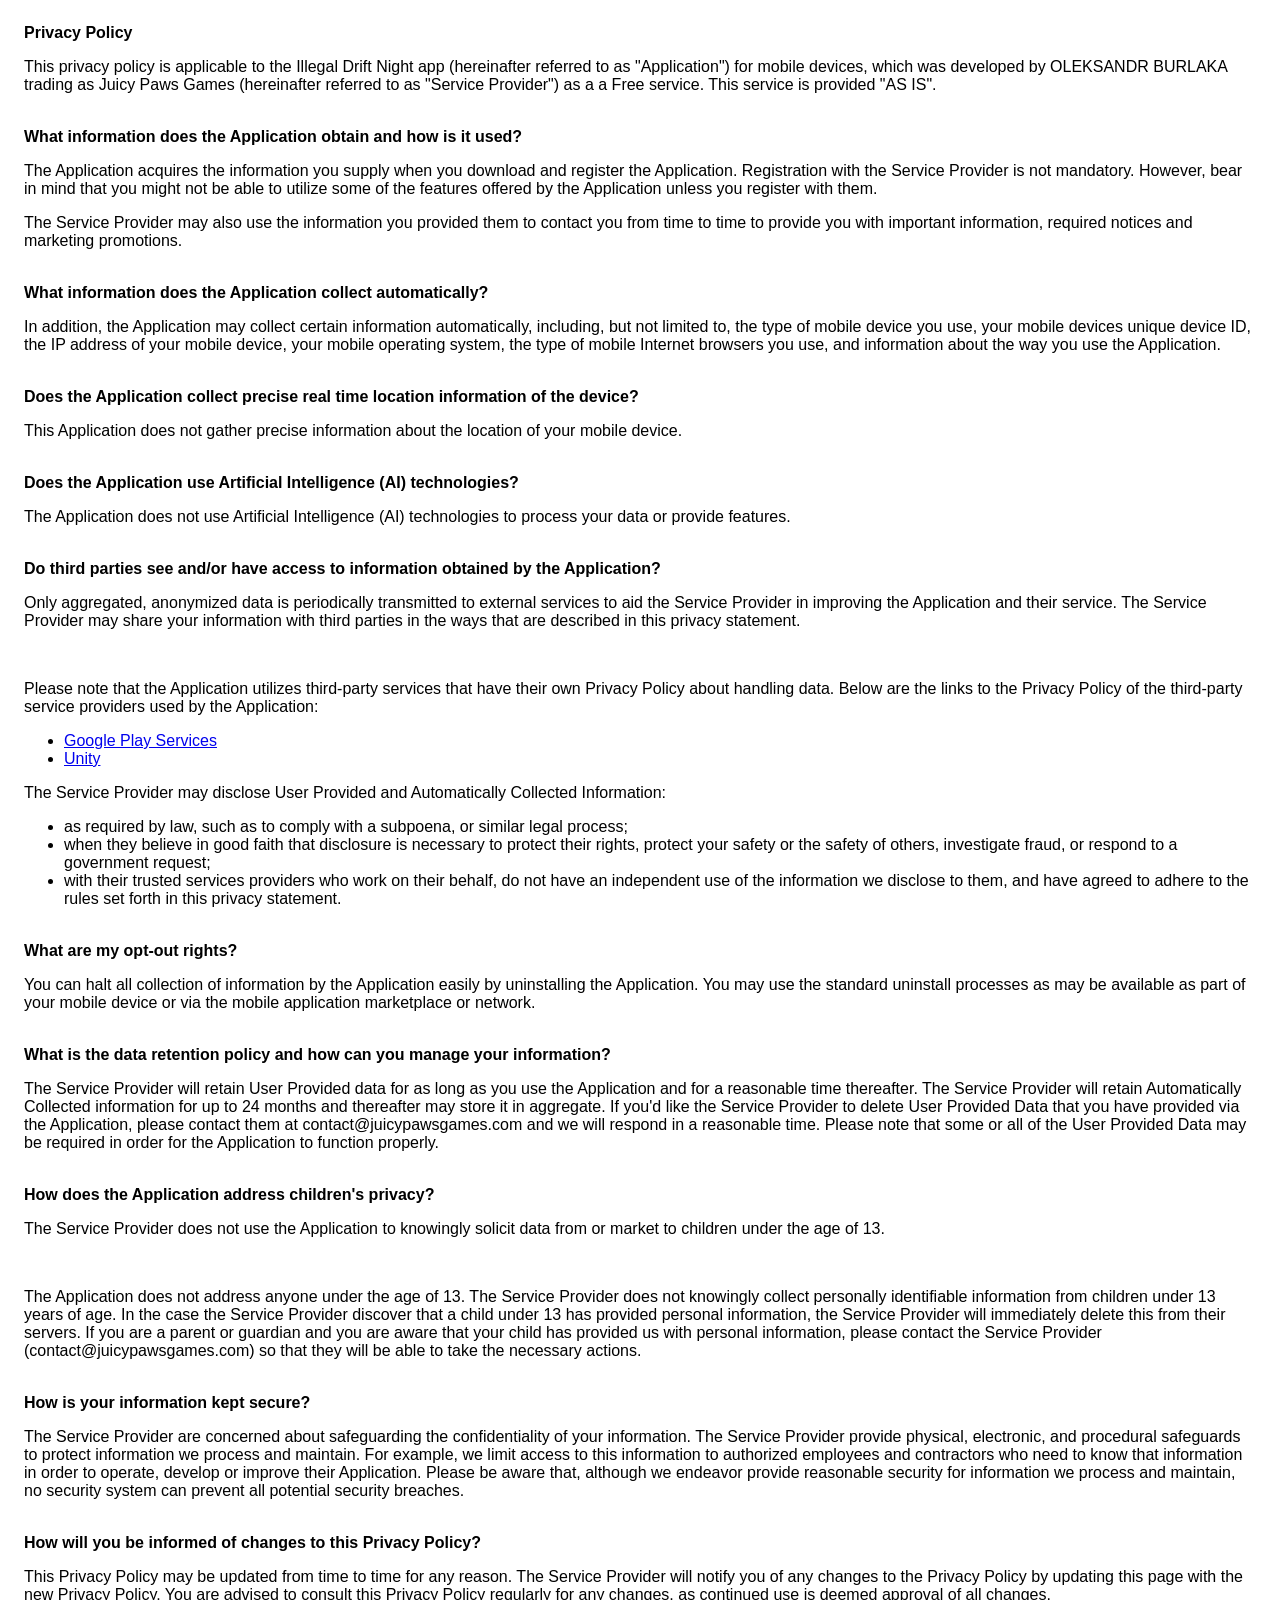
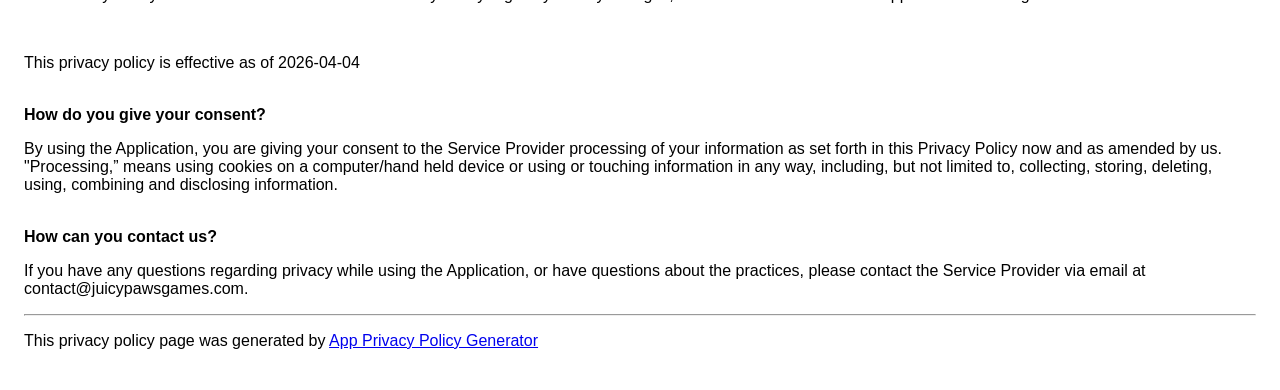
==== privacy.html @ dfff5257 "Initial" ====
<!DOCTYPE html>
    <html>
    <head>
      <meta charset='utf-8'>
      <meta name='viewport' content='width=device-width'>
      <title>Privacy Policy</title>
      <style> body { font-family: 'Helvetica Neue', Helvetica, Arial, sans-serif; padding:1em; } </style>
    </head>
    <body>
    <strong>Privacy Policy</strong><p>This privacy policy is applicable to the Illegal Drift Night app (hereinafter referred to as "Application") for mobile devices, which was developed by OLEKSANDR BURLAKA trading as Juicy Paws Games (hereinafter referred to as "Service Provider") as a a Free service. This service is provided "AS IS".</p><br><strong>What information does the Application obtain and how is it used?</strong><p>The Application acquires the information you supply when you download and register the Application. Registration with the Service Provider is not mandatory. However, bear in mind that you might not be able to utilize some of the features offered by the Application unless you register with them.</p><p>The Service Provider may also use the information you provided them to contact you from time to time to provide you with important information, required notices and marketing promotions.</p><br><strong>What information does the Application collect automatically?</strong><p>In addition, the Application may collect certain information automatically, including, but not limited to, the type of mobile device you use, your mobile devices unique device ID, the IP address of your mobile device, your mobile operating system, the type of mobile Internet browsers you use, and information about the way you use the Application.</p><br><strong>Does the Application collect precise real time location information of the device?</strong><p>This Application does not gather precise information about the location of your mobile device.</p><!----><br><strong>Does the Application use Artificial Intelligence (AI) technologies?</strong><p>The Application does not use Artificial Intelligence (AI) technologies to process your data or provide features.</p><!----><br><strong>Do third parties see and/or have access to information obtained by the Application?</strong><p>Only aggregated, anonymized data is periodically transmitted to external services to aid the Service Provider in improving the Application and their service. The Service Provider may share your information with third parties in the ways that are described in this privacy statement.</p><div><br><p>Please note that the Application utilizes third-party services that have their own Privacy Policy about handling data. Below are the links to the Privacy Policy of the third-party service providers used by the Application:</p><ul><li><a href="https://www.google.com/policies/privacy/" target="_blank" rel="noopener noreferrer">Google Play Services</a></li><li><a href="https://unity3d.com/legal/privacy-policy" target="_blank" rel="noopener noreferrer">Unity</a></li></ul></div><p>The Service Provider may disclose User Provided and Automatically Collected Information:</p><ul><li>as required by law, such as to comply with a subpoena, or similar legal process;</li><li>when they believe in good faith that disclosure is necessary to protect their rights, protect your safety or the safety of others, investigate fraud, or respond to a government request;</li><li>with their trusted services providers who work on their behalf, do not have an independent use of the information we disclose to them, and have agreed to adhere to the rules set forth in this privacy statement.</li></ul><p></p><br><strong>What are my opt-out rights?</strong><p>You can halt all collection of information by the Application easily by uninstalling the Application. You may use the standard uninstall processes as may be available as part of your mobile device or via the mobile application marketplace or network.</p><br><strong>What is the data retention policy and how can you manage your information?</strong><p>The Service Provider will retain User Provided data for as long as you use the Application and for a reasonable time thereafter. The Service Provider will retain Automatically Collected information for up to 24 months and thereafter may store it in aggregate. If you'd like the Service Provider to delete User Provided Data that you have provided via the Application, please contact them at contact@juicypawsgames.com and we will respond in a reasonable time. Please note that some or all of the User Provided Data may be required in order for the Application to function properly.</p><br><strong>How does the Application address children's privacy?</strong><p>The Service Provider does not use the Application to knowingly solicit data from or market to children under the age of 13.</p><div><br><p>The Application does not address anyone under the age of 13. The Service Provider does not knowingly collect personally identifiable information from children under 13 years of age. In the case the Service Provider discover that a child under 13 has provided personal information, the Service Provider will immediately delete this from their servers. If you are a parent or guardian and you are aware that your child has provided us with personal information, please contact the Service Provider (contact@juicypawsgames.com) so that they will be able to take the necessary actions.</p></div><br><strong>How is your information kept secure?</strong><p>The Service Provider are concerned about safeguarding the confidentiality of your information. The Service Provider provide physical, electronic, and procedural safeguards to protect information we process and maintain. For example, we limit access to this information to authorized employees and contractors who need to know that information in order to operate, develop or improve their Application. Please be aware that, although we endeavor provide reasonable security for information we process and maintain, no security system can prevent all potential security breaches.</p><br><strong>How will you be informed of changes to this Privacy Policy?</strong><p>This Privacy Policy may be updated from time to time for any reason. The Service Provider will notify you of any changes to the Privacy Policy by updating this page with the new Privacy Policy. You are advised to consult this Privacy Policy regularly for any changes, as continued use is deemed approval of all changes.</p><br><p>This privacy policy is effective as of 2026-04-04</p><br><strong>How do you give your consent?</strong><p>By using the Application, you are giving your consent to the Service Provider processing of your information as set forth in this Privacy Policy now and as amended by us. "Processing,” means using cookies on a computer/hand held device or using or touching information in any way, including, but not limited to, collecting, storing, deleting, using, combining and disclosing information.</p><br><strong>How can you contact us?</strong><p>If you have any questions regarding privacy while using the Application, or have questions about the practices, please contact the Service Provider via email at contact@juicypawsgames.com.</p><hr><p>This privacy policy page was generated by <a href="https://app-privacy-policy-generator.nisrulz.com/" target="_blank" rel="noopener noreferrer">App Privacy Policy Generator</a></p>
    </body>
    </html>
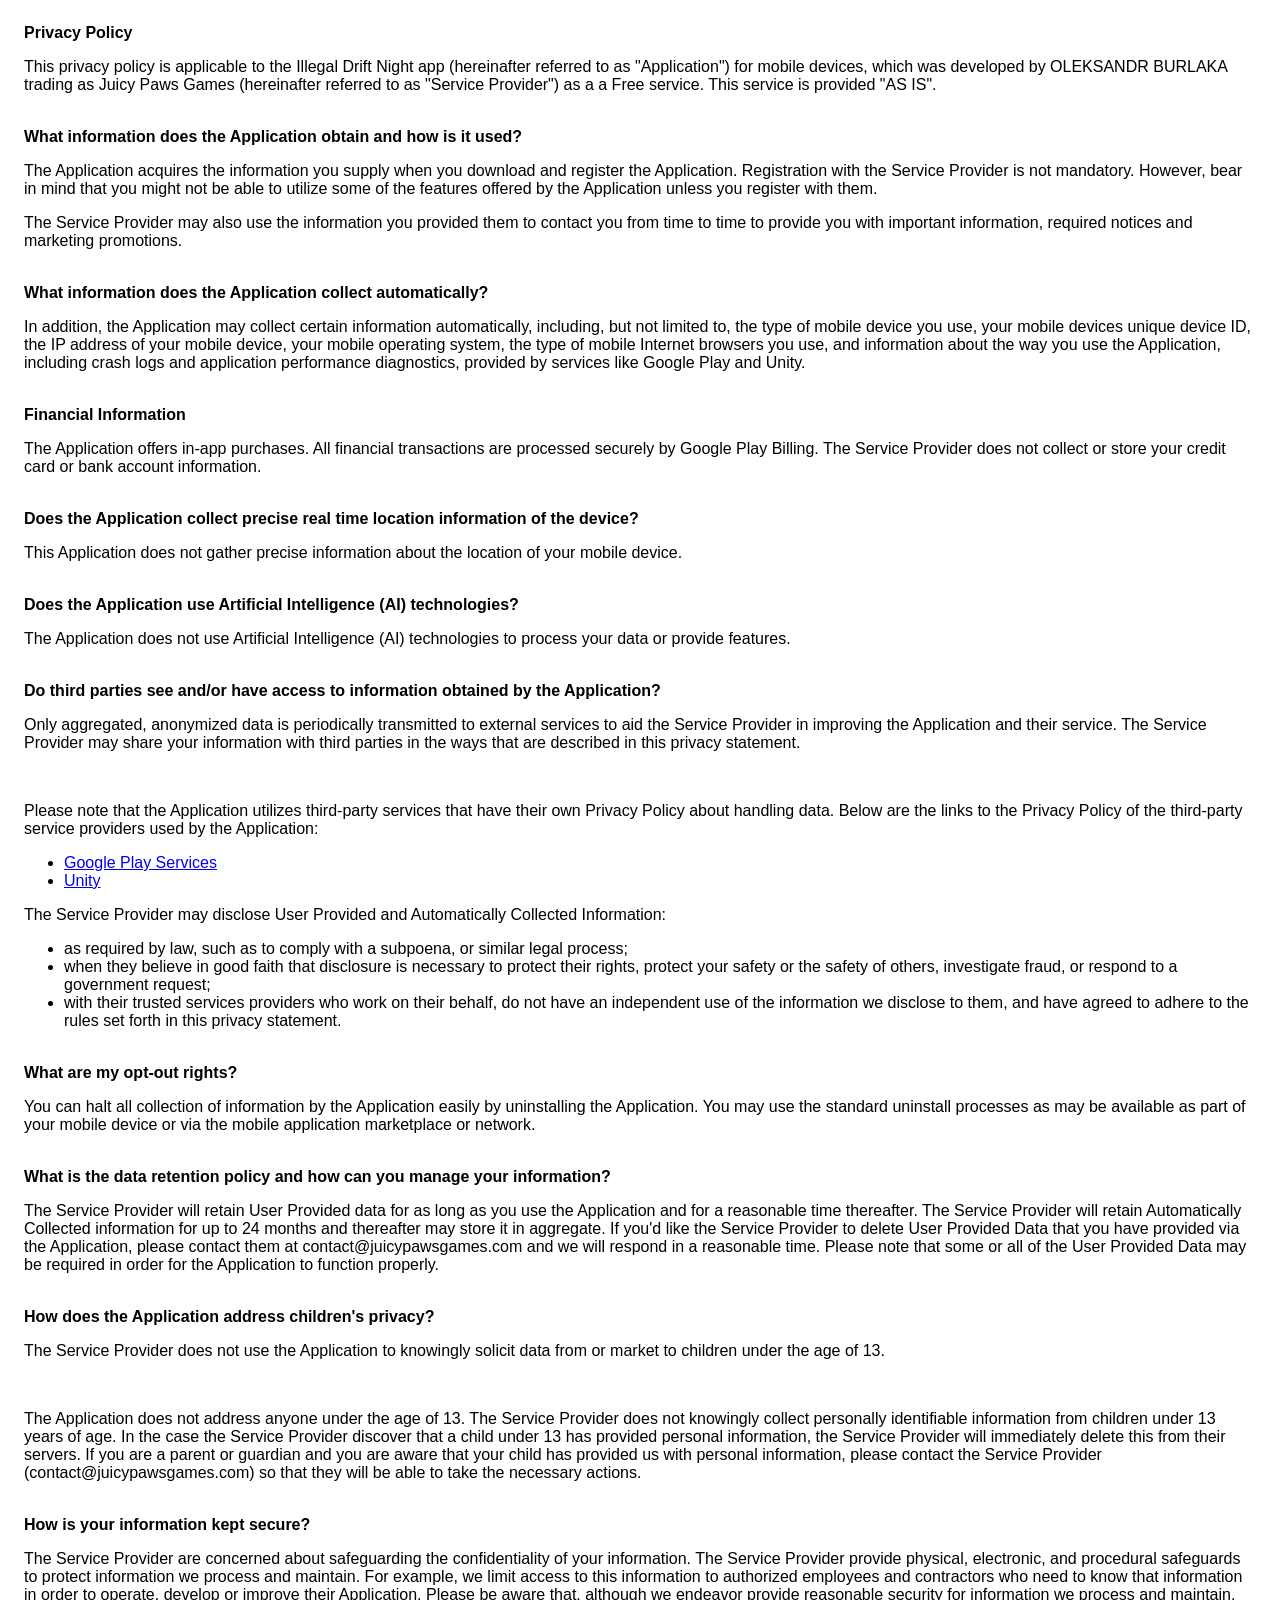
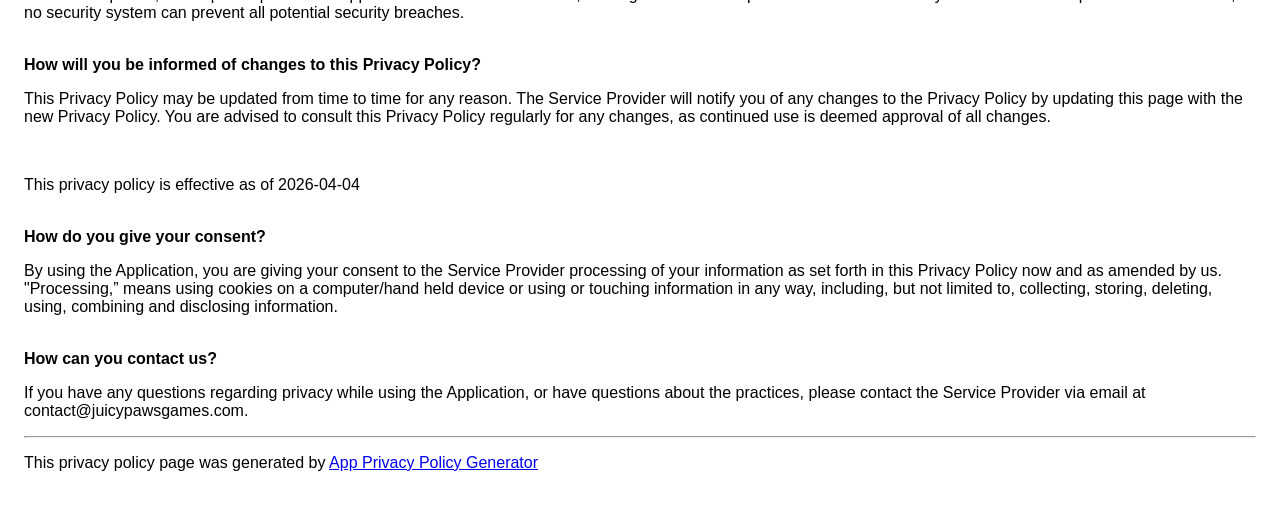
==== commit 739f8bc5: "Update privacy.html" ====
--- a/privacy.html
+++ b/privacy.html
@@ -7,7 +7,7 @@
       <style> body { font-family: 'Helvetica Neue', Helvetica, Arial, sans-serif; padding:1em; } </style>
     </head>
     <body>
-    <strong>Privacy Policy</strong><p>This privacy policy is applicable to the Illegal Drift Night app (hereinafter referred to as "Application") for mobile devices, which was developed by OLEKSANDR BURLAKA trading as Juicy Paws Games (hereinafter referred to as "Service Provider") as a a Free service. This service is provided "AS IS".</p><br><strong>What information does the Application obtain and how is it used?</strong><p>The Application acquires the information you supply when you download and register the Application. Registration with the Service Provider is not mandatory. However, bear in mind that you might not be able to utilize some of the features offered by the Application unless you register with them.</p><p>The Service Provider may also use the information you provided them to contact you from time to time to provide you with important information, required notices and marketing promotions.</p><br><strong>What information does the Application collect automatically?</strong><p>In addition, the Application may collect certain information automatically, including, but not limited to, the type of mobile device you use, your mobile devices unique device ID, the IP address of your mobile device, your mobile operating system, the type of mobile Internet browsers you use, and information about the way you use the Application.</p><br><strong>Does the Application collect precise real time location information of the device?</strong><p>This Application does not gather precise information about the location of your mobile device.</p><!----><br><strong>Does the Application use Artificial Intelligence (AI) technologies?</strong><p>The Application does not use Artificial Intelligence (AI) technologies to process your data or provide features.</p><!----><br><strong>Do third parties see and/or have access to information obtained by the Application?</strong><p>Only aggregated, anonymized data is periodically transmitted to external services to aid the Service Provider in improving the Application and their service. The Service Provider may share your information with third parties in the ways that are described in this privacy statement.</p><div><br><p>Please note that the Application utilizes third-party services that have their own Privacy Policy about handling data. Below are the links to the Privacy Policy of the third-party service providers used by the Application:</p><ul><li><a href="https://www.google.com/policies/privacy/" target="_blank" rel="noopener noreferrer">Google Play Services</a></li><li><a href="https://unity3d.com/legal/privacy-policy" target="_blank" rel="noopener noreferrer">Unity</a></li></ul></div><p>The Service Provider may disclose User Provided and Automatically Collected Information:</p><ul><li>as required by law, such as to comply with a subpoena, or similar legal process;</li><li>when they believe in good faith that disclosure is necessary to protect their rights, protect your safety or the safety of others, investigate fraud, or respond to a government request;</li><li>with their trusted services providers who work on their behalf, do not have an independent use of the information we disclose to them, and have agreed to adhere to the rules set forth in this privacy statement.</li></ul><p></p><br><strong>What are my opt-out rights?</strong><p>You can halt all collection of information by the Application easily by uninstalling the Application. You may use the standard uninstall processes as may be available as part of your mobile device or via the mobile application marketplace or network.</p><br><strong>What is the data retention policy and how can you manage your information?</strong><p>The Service Provider will retain User Provided data for as long as you use the Application and for a reasonable time thereafter. The Service Provider will retain Automatically Collected information for up to 24 months and thereafter may store it in aggregate. If you'd like the Service Provider to delete User Provided Data that you have provided via the Application, please contact them at contact@juicypawsgames.com and we will respond in a reasonable time. Please note that some or all of the User Provided Data may be required in order for the Application to function properly.</p><br><strong>How does the Application address children's privacy?</strong><p>The Service Provider does not use the Application to knowingly solicit data from or market to children under the age of 13.</p><div><br><p>The Application does not address anyone under the age of 13. The Service Provider does not knowingly collect personally identifiable information from children under 13 years of age. In the case the Service Provider discover that a child under 13 has provided personal information, the Service Provider will immediately delete this from their servers. If you are a parent or guardian and you are aware that your child has provided us with personal information, please contact the Service Provider (contact@juicypawsgames.com) so that they will be able to take the necessary actions.</p></div><br><strong>How is your information kept secure?</strong><p>The Service Provider are concerned about safeguarding the confidentiality of your information. The Service Provider provide physical, electronic, and procedural safeguards to protect information we process and maintain. For example, we limit access to this information to authorized employees and contractors who need to know that information in order to operate, develop or improve their Application. Please be aware that, although we endeavor provide reasonable security for information we process and maintain, no security system can prevent all potential security breaches.</p><br><strong>How will you be informed of changes to this Privacy Policy?</strong><p>This Privacy Policy may be updated from time to time for any reason. The Service Provider will notify you of any changes to the Privacy Policy by updating this page with the new Privacy Policy. You are advised to consult this Privacy Policy regularly for any changes, as continued use is deemed approval of all changes.</p><br><p>This privacy policy is effective as of 2026-04-04</p><br><strong>How do you give your consent?</strong><p>By using the Application, you are giving your consent to the Service Provider processing of your information as set forth in this Privacy Policy now and as amended by us. "Processing,” means using cookies on a computer/hand held device or using or touching information in any way, including, but not limited to, collecting, storing, deleting, using, combining and disclosing information.</p><br><strong>How can you contact us?</strong><p>If you have any questions regarding privacy while using the Application, or have questions about the practices, please contact the Service Provider via email at contact@juicypawsgames.com.</p><hr><p>This privacy policy page was generated by <a href="https://app-privacy-policy-generator.nisrulz.com/" target="_blank" rel="noopener noreferrer">App Privacy Policy Generator</a></p>
+    <strong>Privacy Policy</strong><p>This privacy policy is applicable to the Illegal Drift Night app (hereinafter referred to as "Application") for mobile devices, which was developed by OLEKSANDR BURLAKA trading as Juicy Paws Games (hereinafter referred to as "Service Provider") as a a Free service. This service is provided "AS IS".</p><br><strong>What information does the Application obtain and how is it used?</strong><p>The Application acquires the information you supply when you download and register the Application. Registration with the Service Provider is not mandatory. However, bear in mind that you might not be able to utilize some of the features offered by the Application unless you register with them.</p><p>The Service Provider may also use the information you provided them to contact you from time to time to provide you with important information, required notices and marketing promotions.</p><br><strong>What information does the Application collect automatically?</strong><p>In addition, the Application may collect certain information automatically, including, but not limited to, the type of mobile device you use, your mobile devices unique device ID, the IP address of your mobile device, your mobile operating system, the type of mobile Internet browsers you use, and information about the way you use the Application, including crash logs and application performance diagnostics, provided by services like Google Play and Unity.</p><br><strong>Financial Information</strong><p>The Application offers in-app purchases. All financial transactions are processed securely by Google Play Billing. The Service Provider does not collect or store your credit card or bank account information.</p><br><strong>Does the Application collect precise real time location information of the device?</strong><p>This Application does not gather precise information about the location of your mobile device.</p><!----><br><strong>Does the Application use Artificial Intelligence (AI) technologies?</strong><p>The Application does not use Artificial Intelligence (AI) technologies to process your data or provide features.</p><!----><br><strong>Do third parties see and/or have access to information obtained by the Application?</strong><p>Only aggregated, anonymized data is periodically transmitted to external services to aid the Service Provider in improving the Application and their service. The Service Provider may share your information with third parties in the ways that are described in this privacy statement.</p><div><br><p>Please note that the Application utilizes third-party services that have their own Privacy Policy about handling data. Below are the links to the Privacy Policy of the third-party service providers used by the Application:</p><ul><li><a href="https://www.google.com/policies/privacy/" target="_blank" rel="noopener noreferrer">Google Play Services</a></li><li><a href="https://unity3d.com/legal/privacy-policy" target="_blank" rel="noopener noreferrer">Unity</a></li></ul></div><p>The Service Provider may disclose User Provided and Automatically Collected Information:</p><ul><li>as required by law, such as to comply with a subpoena, or similar legal process;</li><li>when they believe in good faith that disclosure is necessary to protect their rights, protect your safety or the safety of others, investigate fraud, or respond to a government request;</li><li>with their trusted services providers who work on their behalf, do not have an independent use of the information we disclose to them, and have agreed to adhere to the rules set forth in this privacy statement.</li></ul><p></p><br><strong>What are my opt-out rights?</strong><p>You can halt all collection of information by the Application easily by uninstalling the Application. You may use the standard uninstall processes as may be available as part of your mobile device or via the mobile application marketplace or network.</p><br><strong>What is the data retention policy and how can you manage your information?</strong><p>The Service Provider will retain User Provided data for as long as you use the Application and for a reasonable time thereafter. The Service Provider will retain Automatically Collected information for up to 24 months and thereafter may store it in aggregate. If you'd like the Service Provider to delete User Provided Data that you have provided via the Application, please contact them at contact@juicypawsgames.com and we will respond in a reasonable time. Please note that some or all of the User Provided Data may be required in order for the Application to function properly.</p><br><strong>How does the Application address children's privacy?</strong><p>The Service Provider does not use the Application to knowingly solicit data from or market to children under the age of 13.</p><div><br><p>The Application does not address anyone under the age of 13. The Service Provider does not knowingly collect personally identifiable information from children under 13 years of age. In the case the Service Provider discover that a child under 13 has provided personal information, the Service Provider will immediately delete this from their servers. If you are a parent or guardian and you are aware that your child has provided us with personal information, please contact the Service Provider (contact@juicypawsgames.com) so that they will be able to take the necessary actions.</p></div><br><strong>How is your information kept secure?</strong><p>The Service Provider are concerned about safeguarding the confidentiality of your information. The Service Provider provide physical, electronic, and procedural safeguards to protect information we process and maintain. For example, we limit access to this information to authorized employees and contractors who need to know that information in order to operate, develop or improve their Application. Please be aware that, although we endeavor provide reasonable security for information we process and maintain, no security system can prevent all potential security breaches.</p><br><strong>How will you be informed of changes to this Privacy Policy?</strong><p>This Privacy Policy may be updated from time to time for any reason. The Service Provider will notify you of any changes to the Privacy Policy by updating this page with the new Privacy Policy. You are advised to consult this Privacy Policy regularly for any changes, as continued use is deemed approval of all changes.</p><br><p>This privacy policy is effective as of 2026-04-04</p><br><strong>How do you give your consent?</strong><p>By using the Application, you are giving your consent to the Service Provider processing of your information as set forth in this Privacy Policy now and as amended by us. "Processing,” means using cookies on a computer/hand held device or using or touching information in any way, including, but not limited to, collecting, storing, deleting, using, combining and disclosing information.</p><br><strong>How can you contact us?</strong><p>If you have any questions regarding privacy while using the Application, or have questions about the practices, please contact the Service Provider via email at contact@juicypawsgames.com.</p><hr><p>This privacy policy page was generated by <a href="https://app-privacy-policy-generator.nisrulz.com/" target="_blank" rel="noopener noreferrer">App Privacy Policy Generator</a></p>
     </body>
     </html>
       
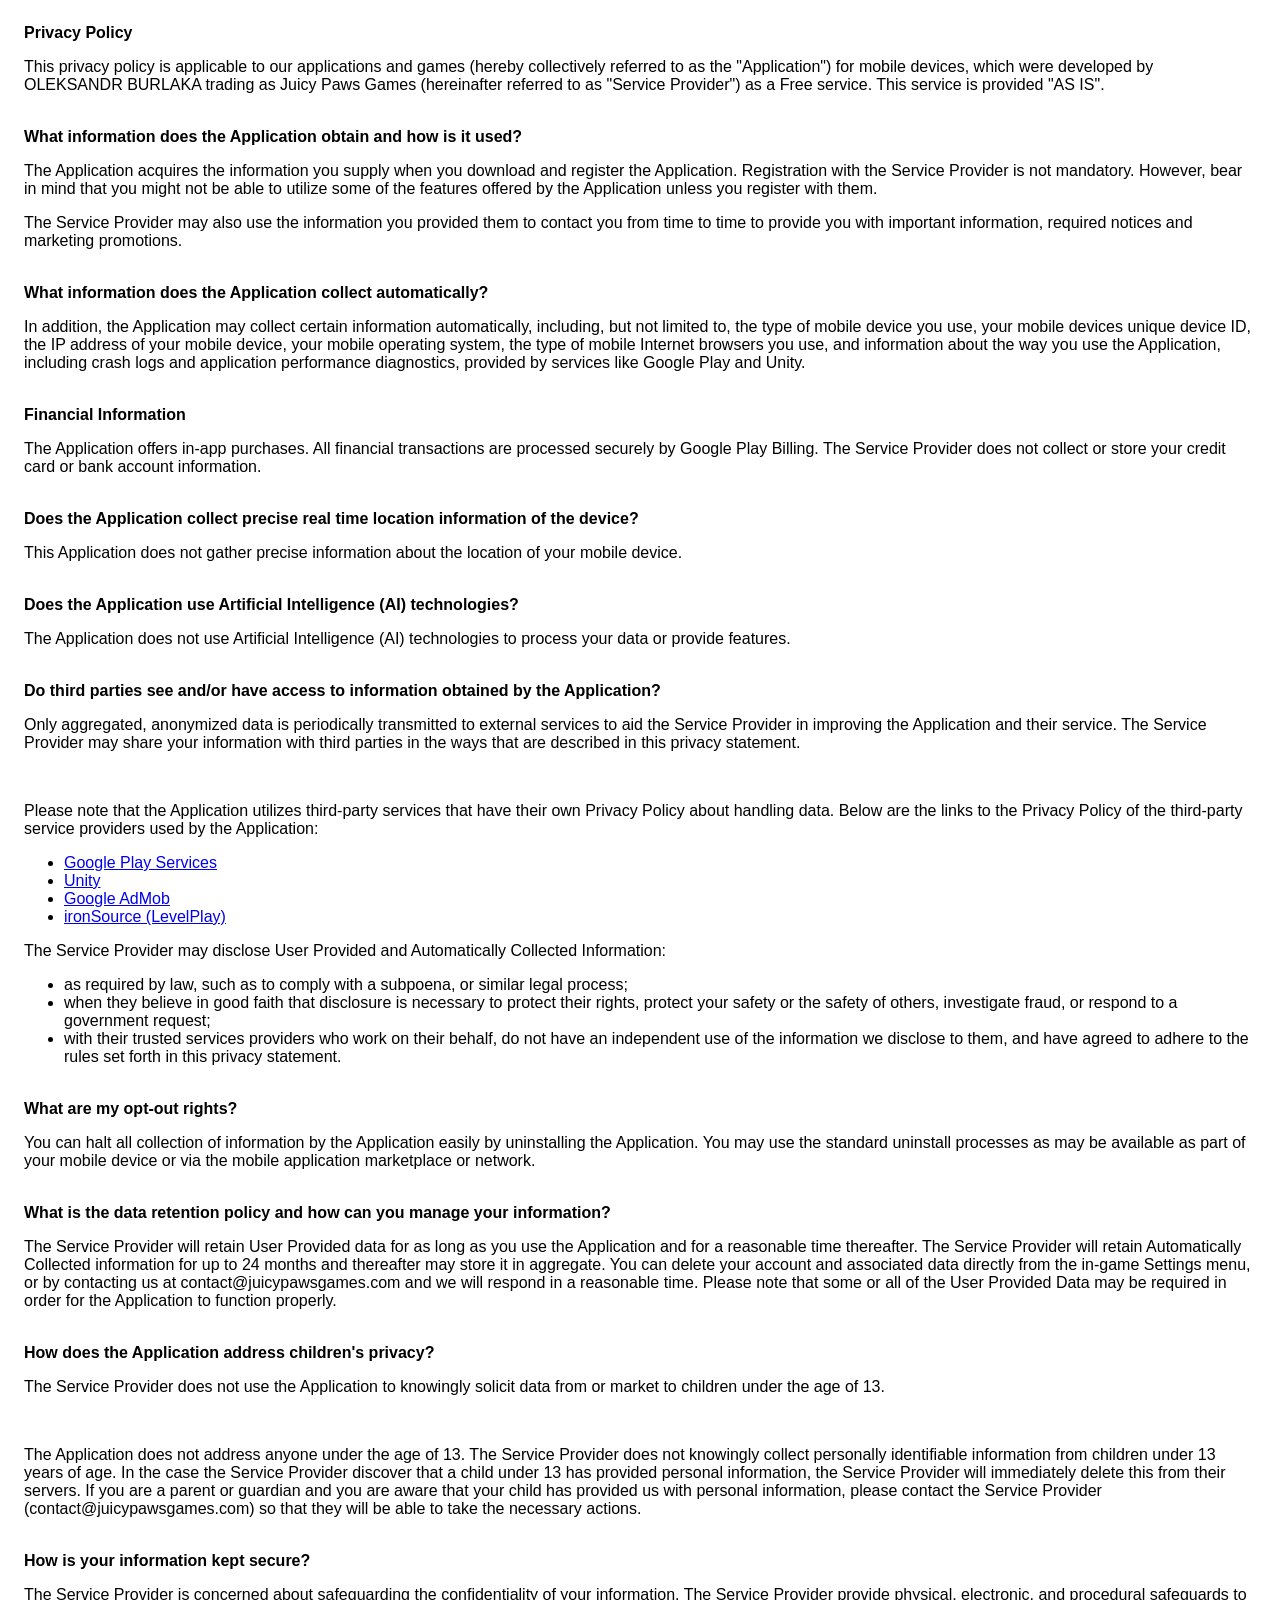
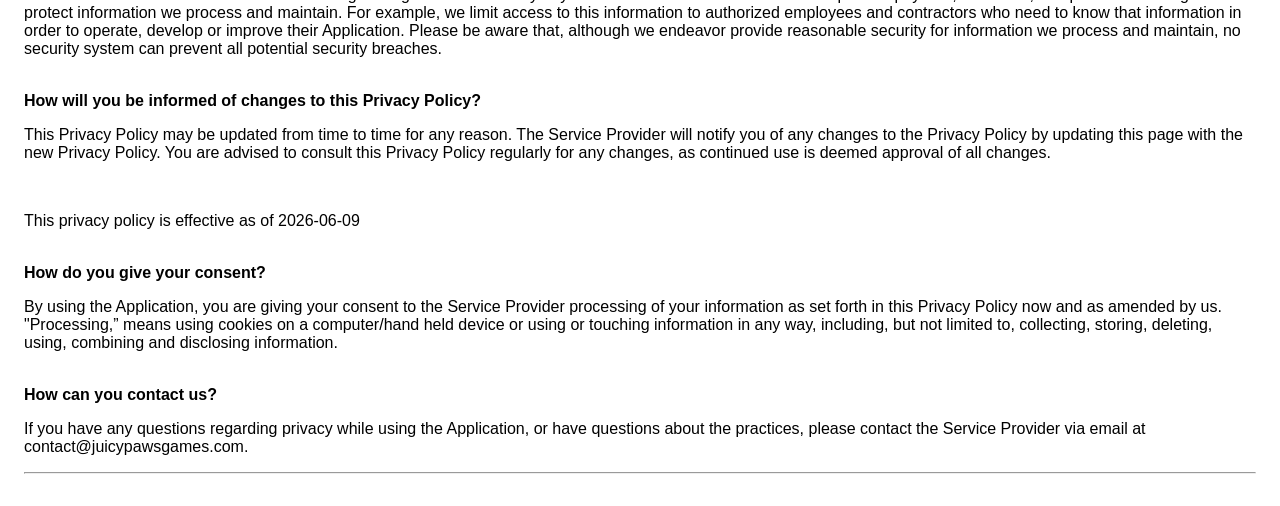
==== commit 9f56f612: "Updated is Privacy and Terms" ====
--- a/privacy.html
+++ b/privacy.html
@@ -1,13 +1,105 @@
 <!DOCTYPE html>
-    <html>
-    <head>
-      <meta charset='utf-8'>
-      <meta name='viewport' content='width=device-width'>
-      <title>Privacy Policy</title>
-      <style> body { font-family: 'Helvetica Neue', Helvetica, Arial, sans-serif; padding:1em; } </style>
-    </head>
-    <body>
-    <strong>Privacy Policy</strong><p>This privacy policy is applicable to the Illegal Drift Night app (hereinafter referred to as "Application") for mobile devices, which was developed by OLEKSANDR BURLAKA trading as Juicy Paws Games (hereinafter referred to as "Service Provider") as a a Free service. This service is provided "AS IS".</p><br><strong>What information does the Application obtain and how is it used?</strong><p>The Application acquires the information you supply when you download and register the Application. Registration with the Service Provider is not mandatory. However, bear in mind that you might not be able to utilize some of the features offered by the Application unless you register with them.</p><p>The Service Provider may also use the information you provided them to contact you from time to time to provide you with important information, required notices and marketing promotions.</p><br><strong>What information does the Application collect automatically?</strong><p>In addition, the Application may collect certain information automatically, including, but not limited to, the type of mobile device you use, your mobile devices unique device ID, the IP address of your mobile device, your mobile operating system, the type of mobile Internet browsers you use, and information about the way you use the Application, including crash logs and application performance diagnostics, provided by services like Google Play and Unity.</p><br><strong>Financial Information</strong><p>The Application offers in-app purchases. All financial transactions are processed securely by Google Play Billing. The Service Provider does not collect or store your credit card or bank account information.</p><br><strong>Does the Application collect precise real time location information of the device?</strong><p>This Application does not gather precise information about the location of your mobile device.</p><!----><br><strong>Does the Application use Artificial Intelligence (AI) technologies?</strong><p>The Application does not use Artificial Intelligence (AI) technologies to process your data or provide features.</p><!----><br><strong>Do third parties see and/or have access to information obtained by the Application?</strong><p>Only aggregated, anonymized data is periodically transmitted to external services to aid the Service Provider in improving the Application and their service. The Service Provider may share your information with third parties in the ways that are described in this privacy statement.</p><div><br><p>Please note that the Application utilizes third-party services that have their own Privacy Policy about handling data. Below are the links to the Privacy Policy of the third-party service providers used by the Application:</p><ul><li><a href="https://www.google.com/policies/privacy/" target="_blank" rel="noopener noreferrer">Google Play Services</a></li><li><a href="https://unity3d.com/legal/privacy-policy" target="_blank" rel="noopener noreferrer">Unity</a></li></ul></div><p>The Service Provider may disclose User Provided and Automatically Collected Information:</p><ul><li>as required by law, such as to comply with a subpoena, or similar legal process;</li><li>when they believe in good faith that disclosure is necessary to protect their rights, protect your safety or the safety of others, investigate fraud, or respond to a government request;</li><li>with their trusted services providers who work on their behalf, do not have an independent use of the information we disclose to them, and have agreed to adhere to the rules set forth in this privacy statement.</li></ul><p></p><br><strong>What are my opt-out rights?</strong><p>You can halt all collection of information by the Application easily by uninstalling the Application. You may use the standard uninstall processes as may be available as part of your mobile device or via the mobile application marketplace or network.</p><br><strong>What is the data retention policy and how can you manage your information?</strong><p>The Service Provider will retain User Provided data for as long as you use the Application and for a reasonable time thereafter. The Service Provider will retain Automatically Collected information for up to 24 months and thereafter may store it in aggregate. If you'd like the Service Provider to delete User Provided Data that you have provided via the Application, please contact them at contact@juicypawsgames.com and we will respond in a reasonable time. Please note that some or all of the User Provided Data may be required in order for the Application to function properly.</p><br><strong>How does the Application address children's privacy?</strong><p>The Service Provider does not use the Application to knowingly solicit data from or market to children under the age of 13.</p><div><br><p>The Application does not address anyone under the age of 13. The Service Provider does not knowingly collect personally identifiable information from children under 13 years of age. In the case the Service Provider discover that a child under 13 has provided personal information, the Service Provider will immediately delete this from their servers. If you are a parent or guardian and you are aware that your child has provided us with personal information, please contact the Service Provider (contact@juicypawsgames.com) so that they will be able to take the necessary actions.</p></div><br><strong>How is your information kept secure?</strong><p>The Service Provider are concerned about safeguarding the confidentiality of your information. The Service Provider provide physical, electronic, and procedural safeguards to protect information we process and maintain. For example, we limit access to this information to authorized employees and contractors who need to know that information in order to operate, develop or improve their Application. Please be aware that, although we endeavor provide reasonable security for information we process and maintain, no security system can prevent all potential security breaches.</p><br><strong>How will you be informed of changes to this Privacy Policy?</strong><p>This Privacy Policy may be updated from time to time for any reason. The Service Provider will notify you of any changes to the Privacy Policy by updating this page with the new Privacy Policy. You are advised to consult this Privacy Policy regularly for any changes, as continued use is deemed approval of all changes.</p><br><p>This privacy policy is effective as of 2026-04-04</p><br><strong>How do you give your consent?</strong><p>By using the Application, you are giving your consent to the Service Provider processing of your information as set forth in this Privacy Policy now and as amended by us. "Processing,” means using cookies on a computer/hand held device or using or touching information in any way, including, but not limited to, collecting, storing, deleting, using, combining and disclosing information.</p><br><strong>How can you contact us?</strong><p>If you have any questions regarding privacy while using the Application, or have questions about the practices, please contact the Service Provider via email at contact@juicypawsgames.com.</p><hr><p>This privacy policy page was generated by <a href="https://app-privacy-policy-generator.nisrulz.com/" target="_blank" rel="noopener noreferrer">App Privacy Policy Generator</a></p>
-    </body>
-    </html>
-      +<html>
+
+<head>
+  <meta charset='utf-8'>
+  <meta name='viewport' content='width=device-width'>
+  <title>Privacy Policy</title>
+  <style>
+    body {
+      font-family: 'Helvetica Neue', Helvetica, Arial, sans-serif;
+      padding: 1em;
+    }
+  </style>
+</head>
+
+<body>
+  <strong>Privacy Policy</strong>
+  <p>This privacy policy is applicable to our applications and games (hereby collectively referred to as the
+    "Application") for mobile devices, which were developed by OLEKSANDR BURLAKA trading as Juicy Paws Games
+    (hereinafter referred to as "Service Provider") as a Free service. This service is provided "AS IS".</p>
+  <br><strong>What information does the
+    Application obtain and how is it used?</strong>
+  <p>The Application acquires the information you supply when you download and register the Application. Registration
+    with the Service Provider is not mandatory. However, bear in mind that you might not be able to utilize some of the
+    features offered by the Application unless you register with them.</p>
+  <p>The Service Provider may also use the information you provided them to contact you from time to time to provide you
+    with important information, required notices and marketing promotions.</p><br><strong>What information does the
+    Application collect automatically?</strong>
+  <p>In addition, the Application may collect certain information automatically, including, but not limited to, the type
+    of mobile device you use, your mobile devices unique device ID, the IP address of your mobile device, your mobile
+    operating system, the type of mobile Internet browsers you use, and information about the way you use the
+    Application, including crash logs and application performance diagnostics, provided by services like Google Play and
+    Unity.</p><br><strong>Financial Information</strong>
+  <p>The Application offers in-app purchases. All financial transactions are processed securely by Google Play Billing.
+    The Service Provider does not collect or store your credit card or bank account information.</p><br><strong>Does the
+    Application collect precise real time location information of the device?</strong>
+  <p>This Application does not gather precise information about the location of your mobile device.</p>
+  <!----><br><strong>Does the Application use Artificial Intelligence (AI) technologies?</strong>
+  <p>The Application does not use Artificial Intelligence (AI) technologies to process your data or provide features.
+  </p><!----><br><strong>Do third parties see and/or have access to information obtained by the Application?</strong>
+  <p>Only aggregated, anonymized data is periodically transmitted to external services to aid the Service Provider in
+    improving the Application and their service. The Service Provider may share your information with third parties in
+    the ways that are described in this privacy statement.</p>
+  <div><br>
+    <p>Please note that the Application utilizes third-party services that have their own Privacy Policy about handling
+      data. Below are the links to the Privacy Policy of the third-party service providers used by the Application:</p>
+    <ul>
+      <li><a href="https://www.google.com/policies/privacy/" target="_blank" rel="noopener noreferrer">Google Play
+          Services</a></li>
+      <li><a href="https://unity3d.com/legal/privacy-policy" target="_blank" rel="noopener noreferrer">Unity</a></li>
+      <li><a href="https://policies.google.com/technologies/partner-sites" target="_blank"
+          rel="noopener noreferrer">Google AdMob</a></li>
+      <li><a href="https://cdn.iads.unity3d.com/privacy-policy/privacypolicy.html" target="_blank"
+          rel="noopener noreferrer">ironSource (LevelPlay)</a></li>
+    </ul>
+  </div>
+  <p>The Service Provider may disclose User Provided and Automatically Collected Information:</p>
+  <ul>
+    <li>as required by law, such as to comply with a subpoena, or similar legal process;</li>
+    <li>when they believe in good faith that disclosure is necessary to protect their rights, protect your safety or the
+      safety of others, investigate fraud, or respond to a government request;</li>
+    <li>with their trusted services providers who work on their behalf, do not have an independent use of the
+      information we disclose to them, and have agreed to adhere to the rules set forth in this privacy statement.</li>
+  </ul>
+  <p></p><br><strong>What are my opt-out rights?</strong>
+  <p>You can halt all collection of information by the Application easily by uninstalling the Application. You may use
+    the standard uninstall processes as may be available as part of your mobile device or via the mobile application
+    marketplace or network.</p><br><strong>What is the data retention policy and how can you manage your
+    information?</strong>
+  <p>The Service Provider will retain User Provided data for as long as you use the Application and for a reasonable
+    time thereafter. The Service Provider will retain Automatically Collected information for up to 24 months and
+    thereafter may store it in aggregate. You can delete your account and associated data directly from the in-game
+    Settings menu, or by contacting us at contact@juicypawsgames.com and we will respond in a reasonable
+    time. Please note that some or all of the User Provided Data may be required in order for the Application to
+    function properly.</p><br><strong>How does the Application address children's privacy?</strong>
+  <p>The Service Provider does not use the Application to knowingly solicit data from or market to children under the
+    age of 13.</p>
+  <div><br>
+    <p>The Application does not address anyone under the age of 13. The Service Provider does not knowingly collect
+      personally identifiable information from children under 13 years of age. In the case the Service Provider discover
+      that a child under 13 has provided personal information, the Service Provider will immediately delete this from
+      their servers. If you are a parent or guardian and you are aware that your child has provided us with personal
+      information, please contact the Service Provider (contact@juicypawsgames.com) so that they will be able to take
+      the necessary actions.</p>
+  </div><br><strong>How is your information kept secure?</strong>
+  <p>The Service Provider is concerned about safeguarding the confidentiality of your information. The Service Provider
+    provide physical, electronic, and procedural safeguards to protect information we process and maintain. For example,
+    we limit access to this information to authorized employees and contractors who need to know that information in
+    order to operate, develop or improve their Application. Please be aware that, although we endeavor provide
+    reasonable security for information we process and maintain, no security system can prevent all potential security
+    breaches.</p><br><strong>How will you be informed of changes to this Privacy Policy?</strong>
+  <p>This Privacy Policy may be updated from time to time for any reason. The Service Provider will notify you of any
+    changes to the Privacy Policy by updating this page with the new Privacy Policy. You are advised to consult this
+    Privacy Policy regularly for any changes, as continued use is deemed approval of all changes.</p><br>
+  <p>This privacy policy is effective as of 2026-06-09</p><br><strong>How do you give your consent?</strong>
+  <p>By using the Application, you are giving your consent to the Service Provider processing of your information as set
+    forth in this Privacy Policy now and as amended by us. "Processing,” means using cookies on a computer/hand held
+    device or using or touching information in any way, including, but not limited to, collecting, storing, deleting,
+    using, combining and disclosing information.</p><br><strong>How can you contact us?</strong>
+  <p>If you have any questions regarding privacy while using the Application, or have questions about the practices,
+    please contact the Service Provider via email at contact@juicypawsgames.com.</p>
+  <hr>
+</body>
+
+</html>
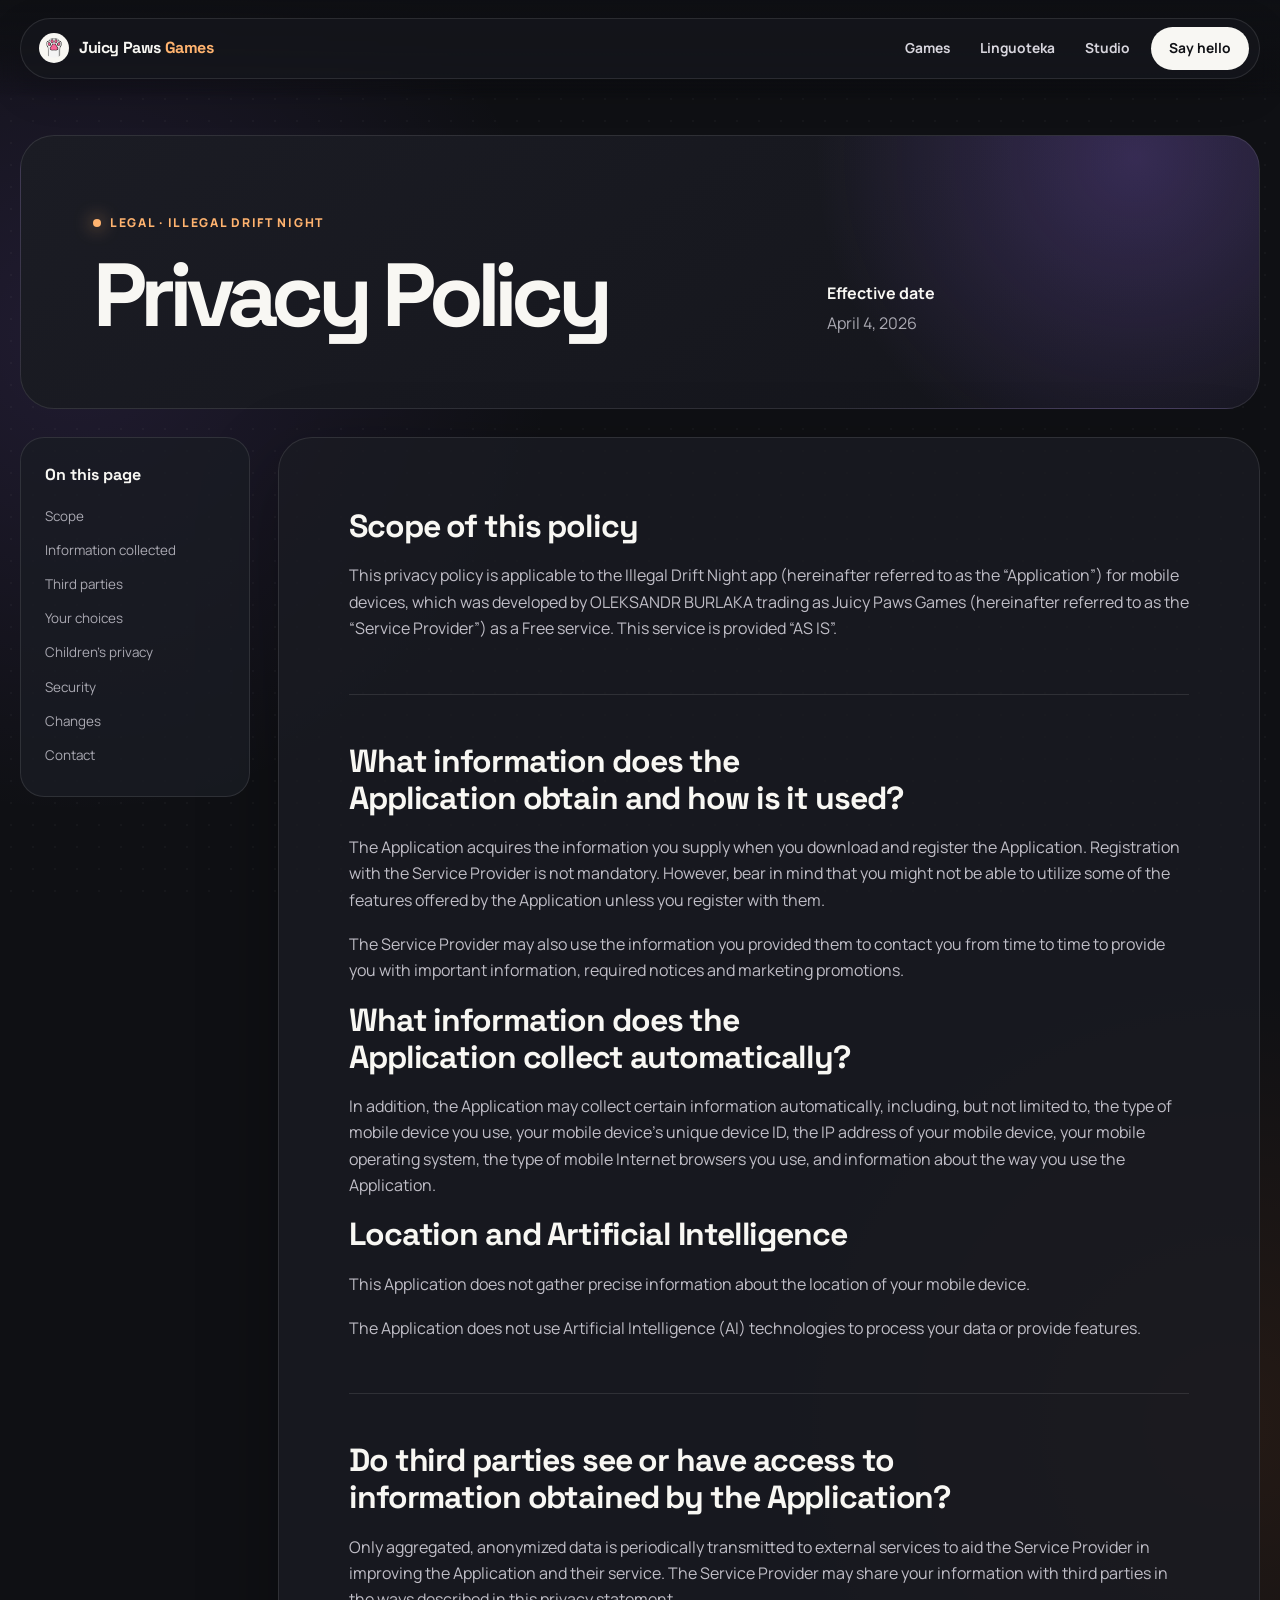
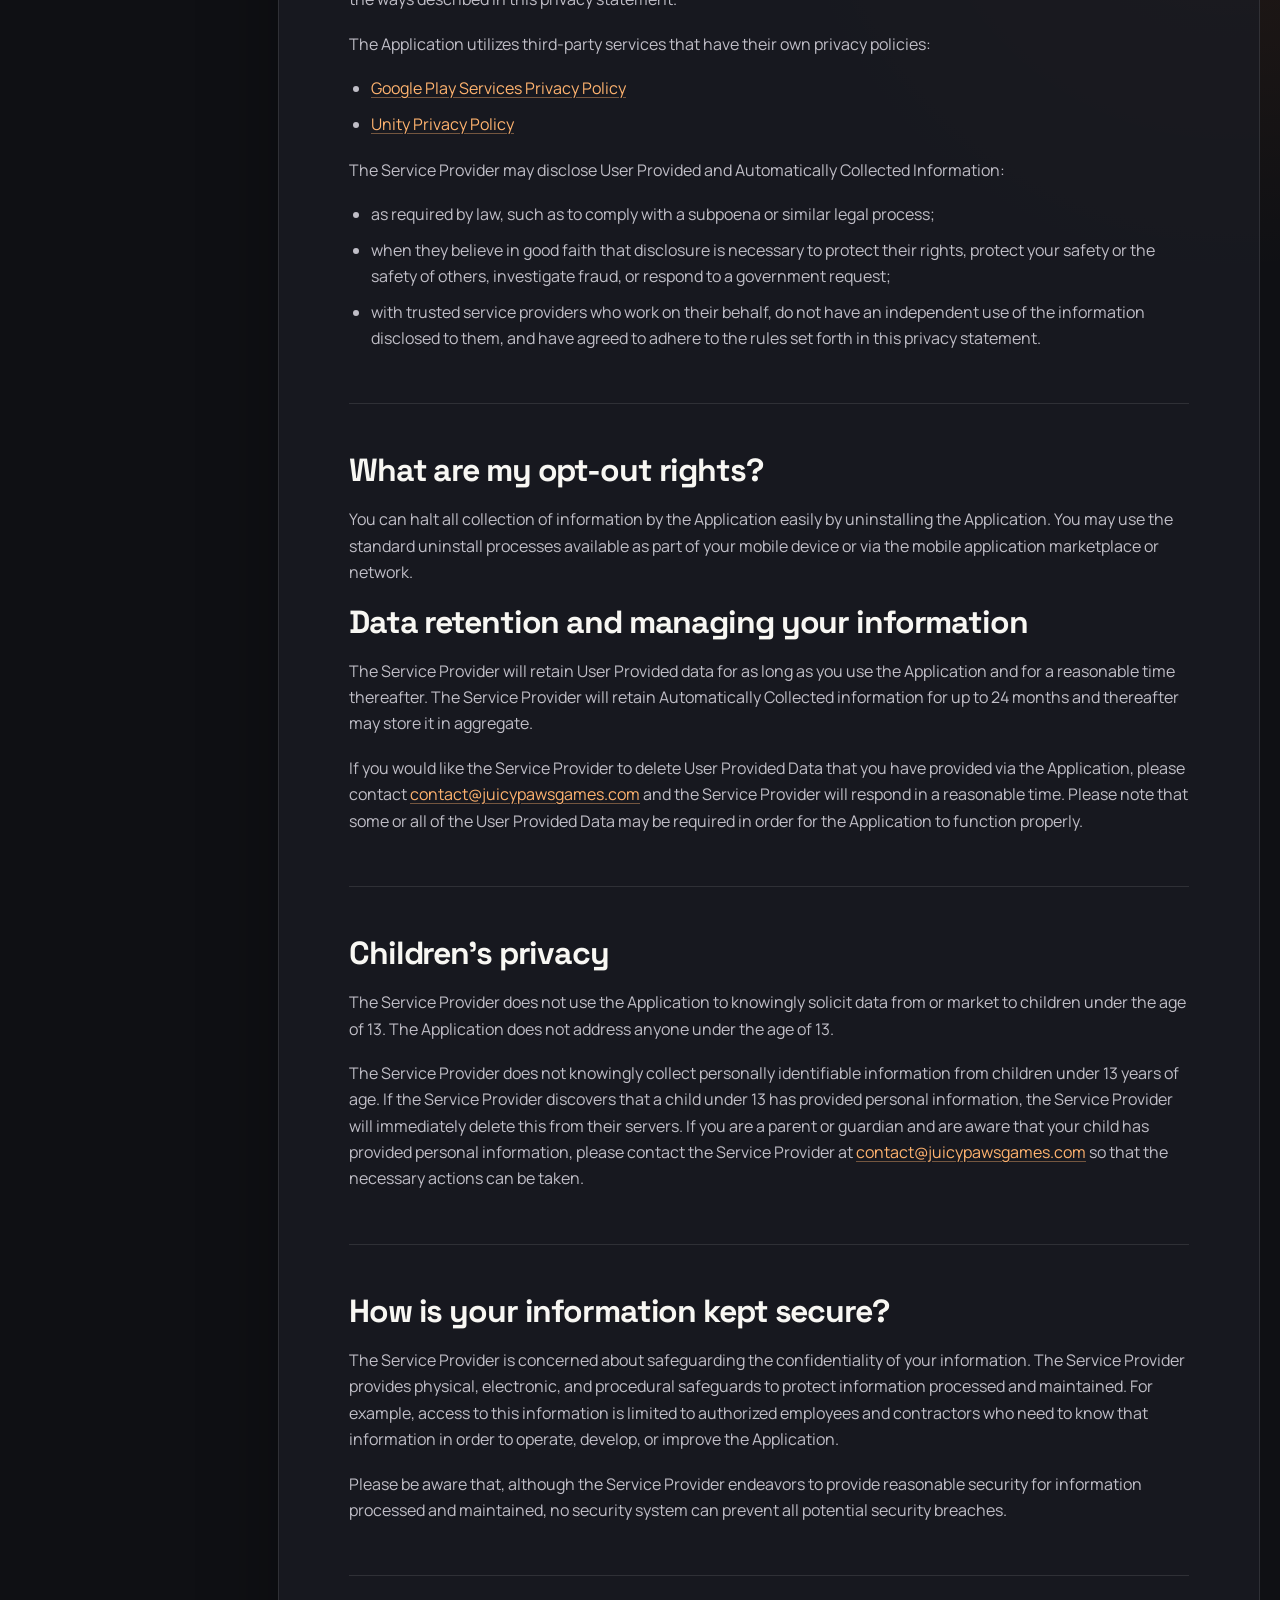
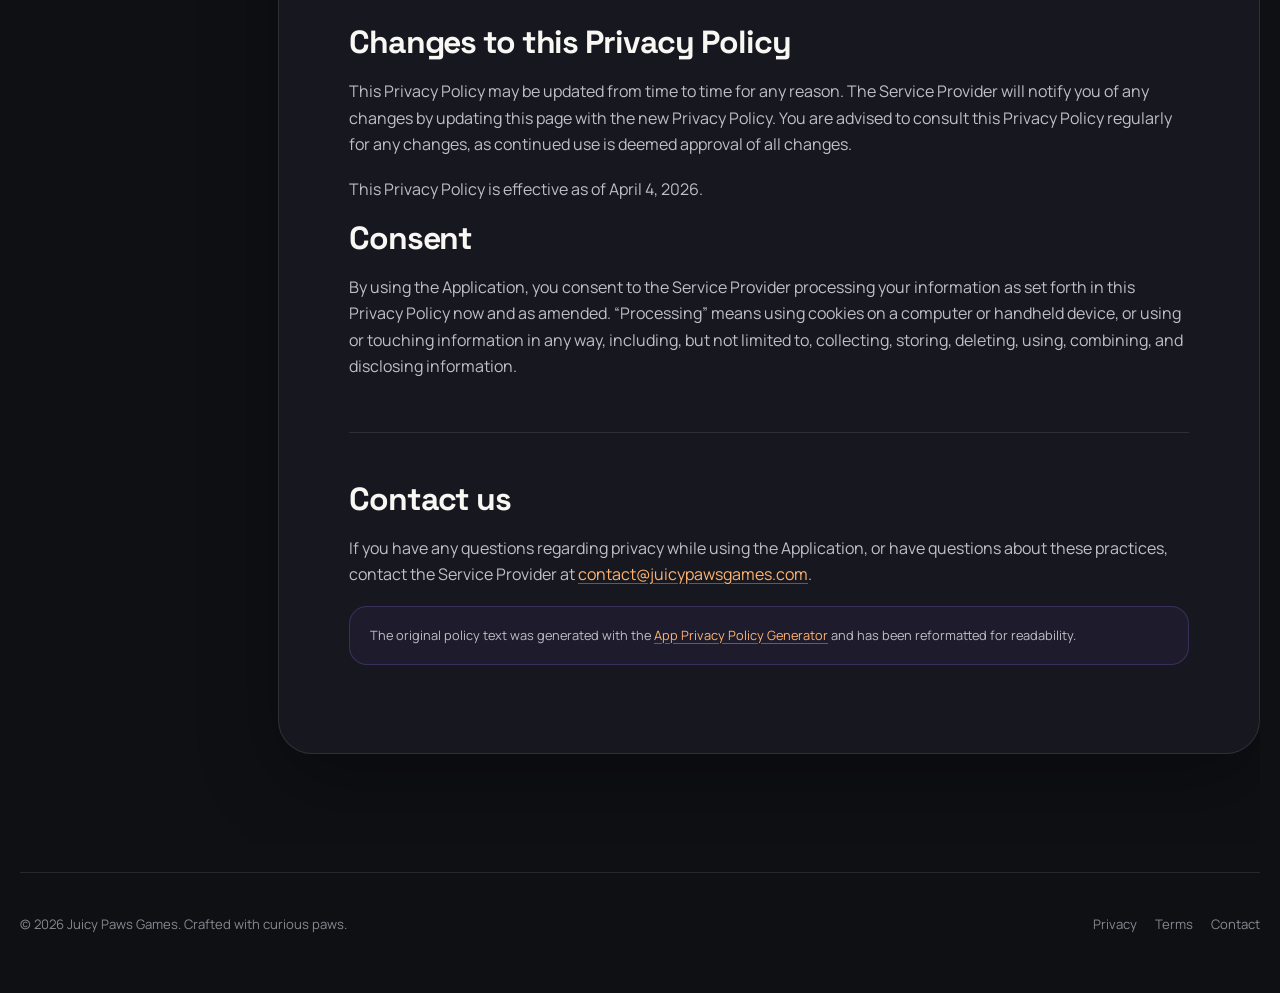
==== commit a1fcfe48: "Site redesign" ====
--- a/privacy.html
+++ b/privacy.html
@@ -1,105 +1,140 @@
-<!DOCTYPE html>
-<html>
+<!doctype html>
+<html lang="en">
+<head>
+  <meta charset="utf-8">
+  <meta name="viewport" content="width=device-width, initial-scale=1">
+  <meta name="description" content="Privacy Policy for Illegal Drift Night by Juicy Paws Games.">
+  <meta name="theme-color" content="#0F1014">
+  <title>Privacy Policy — Juicy Paws Games</title>
+  <link rel="icon" href="favicon.png" type="image/png">
+  <link rel="preconnect" href="https://fonts.googleapis.com">
+  <link rel="preconnect" href="https://fonts.gstatic.com" crossorigin>
+  <link href="https://fonts.googleapis.com/css2?family=Manrope:wght@400;600;700;800&family=Space+Grotesk:wght@500;600;700&display=swap" rel="stylesheet">
+  <link rel="stylesheet" href="styles.css">
+</head>
+<body>
+  <a class="skip-link" href="#main-content">Skip to content</a>
+  <header class="site-header">
+    <div class="site-shell header-inner">
+      <a class="brand" href="index.html" aria-label="Juicy Paws Games home">
+        <img src="favicon.png" alt="" width="30" height="30">
+        <strong>Juicy Paws <span>Games</span></strong>
+      </a>
+      <nav class="site-nav" aria-label="Primary navigation">
+        <a href="index.html#work">Games</a>
+        <a href="index.html#linguoteka">Linguoteka</a>
+        <a href="index.html#studio">Studio</a>
+        <a class="nav-cta" href="index.html#contact">Say hello</a>
+      </nav>
+    </div>
+  </header>
 
-<head>
-  <meta charset='utf-8'>
-  <meta name='viewport' content='width=device-width'>
-  <title>Privacy Policy</title>
-  <style>
-    body {
-      font-family: 'Helvetica Neue', Helvetica, Arial, sans-serif;
-      padding: 1em;
-    }
-  </style>
-</head>
+  <main class="legal-main site-shell" id="main-content">
+    <header class="legal-hero">
+      <div>
+        <p class="eyebrow">Legal · Illegal Drift Night</p>
+        <h1>Privacy Policy</h1>
+      </div>
+      <p class="legal-meta"><strong>Effective date</strong>April 4, 2026</p>
+    </header>
 
-<body>
-  <strong>Privacy Policy</strong>
-  <p>This privacy policy is applicable to our applications and games (hereby collectively referred to as the
-    "Application") for mobile devices, which were developed by OLEKSANDR BURLAKA trading as Juicy Paws Games
-    (hereinafter referred to as "Service Provider") as a Free service. This service is provided "AS IS".</p>
-  <br><strong>What information does the
-    Application obtain and how is it used?</strong>
-  <p>The Application acquires the information you supply when you download and register the Application. Registration
-    with the Service Provider is not mandatory. However, bear in mind that you might not be able to utilize some of the
-    features offered by the Application unless you register with them.</p>
-  <p>The Service Provider may also use the information you provided them to contact you from time to time to provide you
-    with important information, required notices and marketing promotions.</p><br><strong>What information does the
-    Application collect automatically?</strong>
-  <p>In addition, the Application may collect certain information automatically, including, but not limited to, the type
-    of mobile device you use, your mobile devices unique device ID, the IP address of your mobile device, your mobile
-    operating system, the type of mobile Internet browsers you use, and information about the way you use the
-    Application, including crash logs and application performance diagnostics, provided by services like Google Play and
-    Unity.</p><br><strong>Financial Information</strong>
-  <p>The Application offers in-app purchases. All financial transactions are processed securely by Google Play Billing.
-    The Service Provider does not collect or store your credit card or bank account information.</p><br><strong>Does the
-    Application collect precise real time location information of the device?</strong>
-  <p>This Application does not gather precise information about the location of your mobile device.</p>
-  <!----><br><strong>Does the Application use Artificial Intelligence (AI) technologies?</strong>
-  <p>The Application does not use Artificial Intelligence (AI) technologies to process your data or provide features.
-  </p><!----><br><strong>Do third parties see and/or have access to information obtained by the Application?</strong>
-  <p>Only aggregated, anonymized data is periodically transmitted to external services to aid the Service Provider in
-    improving the Application and their service. The Service Provider may share your information with third parties in
-    the ways that are described in this privacy statement.</p>
-  <div><br>
-    <p>Please note that the Application utilizes third-party services that have their own Privacy Policy about handling
-      data. Below are the links to the Privacy Policy of the third-party service providers used by the Application:</p>
-    <ul>
-      <li><a href="https://www.google.com/policies/privacy/" target="_blank" rel="noopener noreferrer">Google Play
-          Services</a></li>
-      <li><a href="https://unity3d.com/legal/privacy-policy" target="_blank" rel="noopener noreferrer">Unity</a></li>
-      <li><a href="https://policies.google.com/technologies/partner-sites" target="_blank"
-          rel="noopener noreferrer">Google AdMob</a></li>
-      <li><a href="https://cdn.iads.unity3d.com/privacy-policy/privacypolicy.html" target="_blank"
-          rel="noopener noreferrer">ironSource (LevelPlay)</a></li>
-    </ul>
-  </div>
-  <p>The Service Provider may disclose User Provided and Automatically Collected Information:</p>
-  <ul>
-    <li>as required by law, such as to comply with a subpoena, or similar legal process;</li>
-    <li>when they believe in good faith that disclosure is necessary to protect their rights, protect your safety or the
-      safety of others, investigate fraud, or respond to a government request;</li>
-    <li>with their trusted services providers who work on their behalf, do not have an independent use of the
-      information we disclose to them, and have agreed to adhere to the rules set forth in this privacy statement.</li>
-  </ul>
-  <p></p><br><strong>What are my opt-out rights?</strong>
-  <p>You can halt all collection of information by the Application easily by uninstalling the Application. You may use
-    the standard uninstall processes as may be available as part of your mobile device or via the mobile application
-    marketplace or network.</p><br><strong>What is the data retention policy and how can you manage your
-    information?</strong>
-  <p>The Service Provider will retain User Provided data for as long as you use the Application and for a reasonable
-    time thereafter. The Service Provider will retain Automatically Collected information for up to 24 months and
-    thereafter may store it in aggregate. You can delete your account and associated data directly from the in-game
-    Settings menu, or by contacting us at contact@juicypawsgames.com and we will respond in a reasonable
-    time. Please note that some or all of the User Provided Data may be required in order for the Application to
-    function properly.</p><br><strong>How does the Application address children's privacy?</strong>
-  <p>The Service Provider does not use the Application to knowingly solicit data from or market to children under the
-    age of 13.</p>
-  <div><br>
-    <p>The Application does not address anyone under the age of 13. The Service Provider does not knowingly collect
-      personally identifiable information from children under 13 years of age. In the case the Service Provider discover
-      that a child under 13 has provided personal information, the Service Provider will immediately delete this from
-      their servers. If you are a parent or guardian and you are aware that your child has provided us with personal
-      information, please contact the Service Provider (contact@juicypawsgames.com) so that they will be able to take
-      the necessary actions.</p>
-  </div><br><strong>How is your information kept secure?</strong>
-  <p>The Service Provider is concerned about safeguarding the confidentiality of your information. The Service Provider
-    provide physical, electronic, and procedural safeguards to protect information we process and maintain. For example,
-    we limit access to this information to authorized employees and contractors who need to know that information in
-    order to operate, develop or improve their Application. Please be aware that, although we endeavor provide
-    reasonable security for information we process and maintain, no security system can prevent all potential security
-    breaches.</p><br><strong>How will you be informed of changes to this Privacy Policy?</strong>
-  <p>This Privacy Policy may be updated from time to time for any reason. The Service Provider will notify you of any
-    changes to the Privacy Policy by updating this page with the new Privacy Policy. You are advised to consult this
-    Privacy Policy regularly for any changes, as continued use is deemed approval of all changes.</p><br>
-  <p>This privacy policy is effective as of 2026-06-09</p><br><strong>How do you give your consent?</strong>
-  <p>By using the Application, you are giving your consent to the Service Provider processing of your information as set
-    forth in this Privacy Policy now and as amended by us. "Processing,” means using cookies on a computer/hand held
-    device or using or touching information in any way, including, but not limited to, collecting, storing, deleting,
-    using, combining and disclosing information.</p><br><strong>How can you contact us?</strong>
-  <p>If you have any questions regarding privacy while using the Application, or have questions about the practices,
-    please contact the Service Provider via email at contact@juicypawsgames.com.</p>
-  <hr>
+    <div class="legal-layout">
+      <aside class="legal-toc" aria-label="On this page">
+        <strong>On this page</strong>
+        <a href="#scope">Scope</a>
+        <a href="#information">Information collected</a>
+        <a href="#third-parties">Third parties</a>
+        <a href="#choices">Your choices</a>
+        <a href="#children">Children’s privacy</a>
+        <a href="#security">Security</a>
+        <a href="#changes">Changes</a>
+        <a href="#contact">Contact</a>
+      </aside>
+
+      <article class="legal-document">
+        <section id="scope">
+          <h2>Scope of this policy</h2>
+          <p>This privacy policy is applicable to the Illegal Drift Night app (hereinafter referred to as the “Application”) for mobile devices, which was developed by OLEKSANDR BURLAKA trading as Juicy Paws Games (hereinafter referred to as the “Service Provider”) as a Free service. This service is provided “AS IS”.</p>
+        </section>
+
+        <section id="information">
+          <h2>What information does the Application obtain and how is it used?</h2>
+          <p>The Application acquires the information you supply when you download and register the Application. Registration with the Service Provider is not mandatory. However, bear in mind that you might not be able to utilize some of the features offered by the Application unless you register with them.</p>
+          <p>The Service Provider may also use the information you provided them to contact you from time to time to provide you with important information, required notices and marketing promotions.</p>
+
+          <h2>What information does the Application collect automatically?</h2>
+          <p>In addition, the Application may collect certain information automatically, including, but not limited to, the type of mobile device you use, your mobile device’s unique device ID, the IP address of your mobile device, your mobile operating system, the type of mobile Internet browsers you use, and information about the way you use the Application.</p>
+
+          <h2>Location and Artificial Intelligence</h2>
+          <p>This Application does not gather precise information about the location of your mobile device.</p>
+          <p>The Application does not use Artificial Intelligence (AI) technologies to process your data or provide features.</p>
+        </section>
+
+        <section id="third-parties">
+          <h2>Do third parties see or have access to information obtained by the Application?</h2>
+          <p>Only aggregated, anonymized data is periodically transmitted to external services to aid the Service Provider in improving the Application and their service. The Service Provider may share your information with third parties in the ways described in this privacy statement.</p>
+          <p>The Application utilizes third-party services that have their own privacy policies:</p>
+          <ul>
+            <li><a href="https://www.google.com/policies/privacy/" target="_blank" rel="noopener noreferrer">Google Play Services Privacy Policy</a></li>
+            <li><a href="https://unity.com/legal/privacy-policy" target="_blank" rel="noopener noreferrer">Unity Privacy Policy</a></li>
+          </ul>
+          <p>The Service Provider may disclose User Provided and Automatically Collected Information:</p>
+          <ul>
+            <li>as required by law, such as to comply with a subpoena or similar legal process;</li>
+            <li>when they believe in good faith that disclosure is necessary to protect their rights, protect your safety or the safety of others, investigate fraud, or respond to a government request;</li>
+            <li>with trusted service providers who work on their behalf, do not have an independent use of the information disclosed to them, and have agreed to adhere to the rules set forth in this privacy statement.</li>
+          </ul>
+        </section>
+
+        <section id="choices">
+          <h2>What are my opt-out rights?</h2>
+          <p>You can halt all collection of information by the Application easily by uninstalling the Application. You may use the standard uninstall processes available as part of your mobile device or via the mobile application marketplace or network.</p>
+
+          <h2>Data retention and managing your information</h2>
+          <p>The Service Provider will retain User Provided data for as long as you use the Application and for a reasonable time thereafter. The Service Provider will retain Automatically Collected information for up to 24 months and thereafter may store it in aggregate.</p>
+          <p>If you would like the Service Provider to delete User Provided Data that you have provided via the Application, please contact <a href="mailto:contact@juicypawsgames.com">contact@juicypawsgames.com</a> and the Service Provider will respond in a reasonable time. Please note that some or all of the User Provided Data may be required in order for the Application to function properly.</p>
+        </section>
+
+        <section id="children">
+          <h2>Children’s privacy</h2>
+          <p>The Service Provider does not use the Application to knowingly solicit data from or market to children under the age of 13. The Application does not address anyone under the age of 13.</p>
+          <p>The Service Provider does not knowingly collect personally identifiable information from children under 13 years of age. If the Service Provider discovers that a child under 13 has provided personal information, the Service Provider will immediately delete this from their servers. If you are a parent or guardian and are aware that your child has provided personal information, please contact the Service Provider at <a href="mailto:contact@juicypawsgames.com">contact@juicypawsgames.com</a> so that the necessary actions can be taken.</p>
+        </section>
+
+        <section id="security">
+          <h2>How is your information kept secure?</h2>
+          <p>The Service Provider is concerned about safeguarding the confidentiality of your information. The Service Provider provides physical, electronic, and procedural safeguards to protect information processed and maintained. For example, access to this information is limited to authorized employees and contractors who need to know that information in order to operate, develop, or improve the Application.</p>
+          <p>Please be aware that, although the Service Provider endeavors to provide reasonable security for information processed and maintained, no security system can prevent all potential security breaches.</p>
+        </section>
+
+        <section id="changes">
+          <h2>Changes to this Privacy Policy</h2>
+          <p>This Privacy Policy may be updated from time to time for any reason. The Service Provider will notify you of any changes by updating this page with the new Privacy Policy. You are advised to consult this Privacy Policy regularly for any changes, as continued use is deemed approval of all changes.</p>
+          <p>This Privacy Policy is effective as of April 4, 2026.</p>
+
+          <h2>Consent</h2>
+          <p>By using the Application, you consent to the Service Provider processing your information as set forth in this Privacy Policy now and as amended. “Processing” means using cookies on a computer or handheld device, or using or touching information in any way, including, but not limited to, collecting, storing, deleting, using, combining, and disclosing information.</p>
+        </section>
+
+        <section id="contact">
+          <h2>Contact us</h2>
+          <p>If you have any questions regarding privacy while using the Application, or have questions about these practices, contact the Service Provider at <a href="mailto:contact@juicypawsgames.com">contact@juicypawsgames.com</a>.</p>
+        </section>
+
+        <p class="legal-note">The original policy text was generated with the <a href="https://app-privacy-policy-generator.nisrulz.com/" target="_blank" rel="noopener noreferrer">App Privacy Policy Generator</a> and has been reformatted for readability.</p>
+      </article>
+    </div>
+  </main>
+
+  <footer class="site-footer">
+    <div class="site-shell footer-inner">
+      <p>© 2026 Juicy Paws Games. Crafted with curious paws.</p>
+      <nav class="footer-links" aria-label="Legal navigation">
+        <a href="privacy.html" aria-current="page">Privacy</a>
+        <a href="terms.html">Terms</a>
+        <a href="mailto:contact@juicypawsgames.com">Contact</a>
+      </nav>
+    </div>
+  </footer>
 </body>
-
-</html>+</html>
--- a/styles.css
+++ b/styles.css
@@ -0,0 +1,1223 @@
+:root {
+  --ink: #0f1014;
+  --ink-soft: #15171d;
+  --panel: #1a1c23;
+  --panel-high: #20232c;
+  --line: rgba(255, 255, 255, 0.1);
+  --line-bright: rgba(255, 255, 255, 0.18);
+  --text: #f8f7f3;
+  --muted: #aaa9b2;
+  --orange: #ff7a1a;
+  --orange-soft: #ffb36f;
+  --purple: #9d6cff;
+  --purple-deep: #6334d8;
+  --lime: #d8ff72;
+  --radius-lg: 34px;
+  --radius-md: 24px;
+  --shadow: 0 28px 80px rgba(0, 0, 0, 0.32);
+  --max-width: 1240px;
+}
+
+* {
+  box-sizing: border-box;
+}
+
+html {
+  scroll-behavior: smooth;
+  scroll-padding-top: 110px;
+}
+
+body {
+  margin: 0;
+  min-width: 320px;
+  background:
+    radial-gradient(circle at 6% 8%, rgba(157, 108, 255, 0.12), transparent 30rem),
+    radial-gradient(circle at 96% 34%, rgba(255, 122, 26, 0.09), transparent 28rem),
+    var(--ink);
+  color: var(--text);
+  font-family: "Manrope", "Avenir Next", Avenir, system-ui, sans-serif;
+  font-size: 16px;
+  line-height: 1.65;
+  -webkit-font-smoothing: antialiased;
+}
+
+body::before {
+  position: fixed;
+  inset: 0;
+  z-index: -1;
+  background-image: radial-gradient(rgba(255, 255, 255, 0.03) 0.8px, transparent 0.8px);
+  background-size: 22px 22px;
+  content: "";
+  pointer-events: none;
+}
+
+img {
+  display: block;
+  max-width: 100%;
+}
+
+a {
+  color: inherit;
+  text-decoration: none;
+}
+
+button,
+a {
+  -webkit-tap-highlight-color: transparent;
+}
+
+:focus-visible {
+  outline: 3px solid var(--lime);
+  outline-offset: 4px;
+}
+
+.skip-link {
+  position: fixed;
+  top: 10px;
+  left: 10px;
+  z-index: 100;
+  padding: 10px 16px;
+  border-radius: 999px;
+  background: var(--text);
+  color: var(--ink);
+  font-weight: 800;
+  transform: translateY(-150%);
+}
+
+.skip-link:focus {
+  transform: translateY(0);
+}
+
+.site-shell {
+  width: min(calc(100% - 36px), var(--max-width));
+  margin-inline: auto;
+}
+
+.site-header {
+  position: sticky;
+  top: 0;
+  z-index: 50;
+  padding-block: 18px;
+  background: linear-gradient(to bottom, rgba(15, 16, 20, 0.95), rgba(15, 16, 20, 0.76), transparent);
+  backdrop-filter: blur(10px);
+}
+
+.header-inner {
+  display: flex;
+  align-items: center;
+  justify-content: space-between;
+  gap: 24px;
+  min-height: 58px;
+  padding: 8px 10px 8px 18px;
+  border: 1px solid var(--line);
+  border-radius: 999px;
+  background: rgba(21, 23, 29, 0.82);
+  box-shadow: 0 12px 38px rgba(0, 0, 0, 0.2);
+}
+
+.brand {
+  display: inline-flex;
+  align-items: center;
+  flex: 0 0 auto;
+  gap: 10px;
+  font-family: "Space Grotesk", "Avenir Next", sans-serif;
+  font-size: 1rem;
+  font-weight: 700;
+  letter-spacing: -0.025em;
+}
+
+.brand img {
+  width: 30px;
+  height: 30px;
+  padding: 5px;
+  border-radius: 50%;
+  background: var(--text);
+}
+
+.brand span {
+  color: var(--orange-soft);
+}
+
+.site-nav {
+  display: flex;
+  align-items: center;
+  justify-content: flex-end;
+  gap: 4px;
+}
+
+.site-nav a {
+  padding: 10px 13px;
+  border-radius: 999px;
+  color: #d7d5dd;
+  font-size: 0.86rem;
+  font-weight: 700;
+  transition: color 180ms ease, background 180ms ease;
+}
+
+.site-nav a:hover,
+.site-nav a[aria-current="page"] {
+  background: rgba(255, 255, 255, 0.08);
+  color: #fff;
+}
+
+.site-nav .nav-cta {
+  margin-left: 4px;
+  padding-inline: 18px;
+  background: var(--text);
+  color: var(--ink);
+}
+
+.site-nav .nav-cta:hover {
+  background: var(--orange);
+  color: var(--ink);
+}
+
+main {
+  overflow: clip;
+}
+
+.hero {
+  padding-block: 18px 46px;
+}
+
+.hero-card {
+  position: relative;
+  min-height: 690px;
+  overflow: hidden;
+  border: 1px solid var(--line-bright);
+  border-radius: clamp(28px, 4vw, 48px);
+  background: #0c0d12;
+  box-shadow: var(--shadow);
+  isolation: isolate;
+}
+
+.hero-card::before {
+  position: absolute;
+  inset: 0;
+  z-index: 1;
+  background:
+    linear-gradient(90deg, rgba(7, 8, 12, 0.96) 0%, rgba(8, 9, 14, 0.88) 34%, rgba(8, 9, 14, 0.28) 66%, rgba(8, 9, 14, 0.12) 100%),
+    linear-gradient(0deg, rgba(15, 16, 20, 0.42), transparent 40%);
+  content: "";
+}
+
+.hero-card::after {
+  position: absolute;
+  right: 28px;
+  bottom: 24px;
+  z-index: 3;
+  color: rgba(255, 255, 255, 0.32);
+  content: "🐾";
+  font-size: 1.45rem;
+  transform: rotate(-12deg);
+}
+
+.hero-art {
+  position: absolute;
+  inset: 0;
+  width: 100%;
+  height: 100%;
+  object-fit: cover;
+  object-position: center;
+}
+
+.hero-copy {
+  position: relative;
+  z-index: 2;
+  display: flex;
+  flex-direction: column;
+  justify-content: center;
+  align-items: flex-start;
+  width: min(58%, 720px);
+  min-height: 690px;
+  padding: clamp(38px, 7vw, 88px);
+}
+
+.eyebrow {
+  display: inline-flex;
+  align-items: center;
+  gap: 9px;
+  margin: 0 0 22px;
+  color: var(--orange-soft);
+  font-size: 0.76rem;
+  font-weight: 800;
+  letter-spacing: 0.14em;
+  text-transform: uppercase;
+}
+
+.eyebrow::before {
+  width: 8px;
+  height: 8px;
+  border-radius: 50%;
+  background: currentColor;
+  box-shadow: 0 0 18px currentColor;
+  content: "";
+}
+
+h1,
+h2,
+h3 {
+  margin-top: 0;
+  font-family: "Space Grotesk", "Avenir Next", sans-serif;
+  text-wrap: balance;
+}
+
+h1 {
+  max-width: 820px;
+  margin-bottom: 24px;
+  font-size: clamp(3.6rem, 7.4vw, 7.2rem);
+  font-weight: 700;
+  letter-spacing: -0.075em;
+  line-height: 0.91;
+}
+
+h1 em {
+  color: var(--orange);
+  font-style: normal;
+}
+
+.hero-lede {
+  max-width: 590px;
+  margin: 0 0 34px;
+  color: #c1bec8;
+  font-size: clamp(1rem, 1.5vw, 1.2rem);
+}
+
+.hero-actions,
+.card-actions,
+.store-links {
+  display: flex;
+  align-items: center;
+  flex-wrap: wrap;
+  gap: 12px;
+}
+
+.button {
+  display: inline-flex;
+  min-height: 52px;
+  align-items: center;
+  justify-content: center;
+  gap: 9px;
+  padding: 12px 21px;
+  border: 1px solid transparent;
+  border-radius: 999px;
+  font-size: 0.92rem;
+  font-weight: 800;
+  transition: transform 180ms ease, box-shadow 180ms ease, background 180ms ease;
+}
+
+.button:hover {
+  transform: translateY(-2px);
+}
+
+.button-primary {
+  background: var(--orange);
+  color: #1a0e05;
+  box-shadow: 0 10px 28px rgba(255, 122, 26, 0.24);
+}
+
+.button-primary:hover {
+  background: #ff9347;
+  box-shadow: 0 14px 34px rgba(255, 122, 26, 0.32);
+}
+
+.button-secondary {
+  border-color: var(--line-bright);
+  background: rgba(255, 255, 255, 0.06);
+  color: var(--text);
+}
+
+.button-secondary:hover {
+  background: rgba(255, 255, 255, 0.11);
+}
+
+.button .arrow {
+  font-size: 1.15rem;
+  line-height: 1;
+}
+
+.section {
+  padding-block: 72px;
+}
+
+.section-heading {
+  display: grid;
+  grid-template-columns: minmax(0, 1fr) minmax(280px, 440px);
+  align-items: end;
+  gap: 48px;
+  margin-bottom: 34px;
+}
+
+.section-heading-solo {
+  grid-template-columns: minmax(0, 1fr);
+}
+
+.section-heading h2 {
+  max-width: 760px;
+  margin-bottom: 0;
+  font-size: clamp(2.4rem, 5vw, 4.8rem);
+  letter-spacing: -0.055em;
+  line-height: 0.98;
+}
+
+.section-intro {
+  margin: 0;
+  color: var(--muted);
+  font-size: 1.02rem;
+}
+
+.bento-grid {
+  display: grid;
+  grid-template-columns: repeat(12, minmax(0, 1fr));
+  gap: 20px;
+}
+
+.bento-card {
+  position: relative;
+  overflow: hidden;
+  border: 1px solid var(--line);
+  border-radius: var(--radius-lg);
+  background: var(--panel);
+  box-shadow: 0 18px 54px rgba(0, 0, 0, 0.18);
+  transform: translateZ(0);
+  transition: transform 260ms ease, border-color 260ms ease, box-shadow 260ms ease;
+}
+
+.bento-card::after {
+  position: absolute;
+  top: 24px;
+  right: 26px;
+  z-index: 5;
+  color: rgba(255, 255, 255, 0);
+  content: "🐾";
+  font-size: 1.2rem;
+  transform: rotate(14deg) scale(0.7);
+  transition: color 260ms ease, transform 260ms ease;
+  pointer-events: none;
+}
+
+.bento-card:hover {
+  border-color: var(--line-bright);
+  box-shadow: 0 28px 70px rgba(0, 0, 0, 0.3);
+  transform: translateY(-6px);
+}
+
+.bento-card:hover::after {
+  color: rgba(255, 255, 255, 0.48);
+  transform: rotate(2deg) scale(1);
+}
+
+.game-card {
+  display: flex;
+  flex-direction: column;
+  min-height: 660px;
+  padding: 32px;
+}
+
+.card-drift {
+  grid-column: span 7;
+  background:
+    radial-gradient(circle at 85% 18%, rgba(255, 115, 24, 0.3), transparent 16rem),
+    linear-gradient(145deg, #2a1511 0%, #14161c 43%, #101117 100%);
+}
+
+.card-checkers {
+  grid-column: span 5;
+  background:
+    radial-gradient(circle at 20% 8%, rgba(157, 108, 255, 0.3), transparent 16rem),
+    linear-gradient(145deg, #181229, #15171e 52%, #111216);
+}
+
+.card-kicker {
+  display: flex;
+  position: relative;
+  z-index: 4;
+  align-items: center;
+  justify-content: space-between;
+  gap: 14px;
+  margin-bottom: 18px;
+  color: rgba(255, 255, 255, 0.67);
+  font-size: 0.72rem;
+  font-weight: 800;
+  letter-spacing: 0.1em;
+  text-transform: uppercase;
+}
+
+.game-card h3 {
+  position: relative;
+  z-index: 4;
+  max-width: 560px;
+  margin-bottom: 12px;
+  font-size: clamp(2.4rem, 4vw, 4.4rem);
+  letter-spacing: -0.055em;
+  line-height: 0.95;
+}
+
+.game-card p {
+  position: relative;
+  z-index: 4;
+  max-width: 530px;
+  margin: 0;
+  color: #bab8c1;
+}
+
+.game-visual {
+  position: relative;
+  z-index: 1;
+  flex: 1 1 auto;
+  min-height: 235px;
+  margin: 24px 0 18px;
+}
+
+.game-art {
+  overflow: hidden;
+  border: 1px solid rgba(255, 255, 255, 0.13);
+  border-radius: 24px;
+  background: #0d0e12;
+  box-shadow: 0 22px 50px rgba(0, 0, 0, 0.32);
+}
+
+.game-art::after {
+  position: absolute;
+  inset: 0;
+  background: linear-gradient(180deg, transparent 58%, rgba(10, 11, 15, 0.24));
+  content: "";
+  pointer-events: none;
+}
+
+.game-art img {
+  width: 100%;
+  height: 100%;
+  object-fit: cover;
+  transition: transform 600ms cubic-bezier(0.2, 0.75, 0.25, 1);
+}
+
+.bento-card:hover .game-art img {
+  transform: scale(1.025);
+}
+
+.card-drift .game-art img {
+  object-position: center 56%;
+}
+
+.card-checkers .game-art img {
+  object-position: 52% center;
+}
+
+.store-links {
+  position: relative;
+  z-index: 6;
+  margin-top: auto;
+}
+
+.store-badge {
+  position: relative;
+  display: inline-flex;
+  min-width: 148px;
+  height: 48px;
+  align-items: center;
+  justify-content: center;
+  border-radius: 9px;
+  transition: transform 180ms ease, filter 180ms ease;
+}
+
+a.store-badge:hover {
+  filter: brightness(1.1);
+  transform: translateY(-2px);
+}
+
+.store-badge img {
+  width: auto;
+  height: 48px;
+  object-fit: contain;
+}
+
+.store-badge.is-coming-soon {
+  cursor: not-allowed;
+  pointer-events: none;
+}
+
+.store-badge.is-coming-soon img {
+  opacity: 0.48;
+  filter: grayscale(0.35);
+}
+
+.coming-pill {
+  position: absolute;
+  top: -9px;
+  right: -8px;
+  padding: 4px 8px;
+  border: 1px solid rgba(255, 255, 255, 0.22);
+  border-radius: 999px;
+  background: var(--purple);
+  color: #120b20;
+  font-size: 0.58rem;
+  font-weight: 900;
+  letter-spacing: 0.05em;
+  line-height: 1;
+  text-transform: uppercase;
+  box-shadow: 0 5px 16px rgba(0, 0, 0, 0.34);
+}
+
+.linguoteka-card {
+  grid-column: 1 / -1;
+  display: grid;
+  grid-template-columns: minmax(0, 1.05fr) minmax(360px, 0.95fr);
+  min-height: 570px;
+  background:
+    radial-gradient(circle at 78% 30%, rgba(216, 255, 114, 0.14), transparent 18rem),
+    linear-gradient(135deg, #25223b, #181924 48%, #121318);
+}
+
+.linguoteka-copy {
+  display: flex;
+  position: relative;
+  z-index: 3;
+  flex-direction: column;
+  align-items: flex-start;
+  justify-content: center;
+  padding: clamp(36px, 6vw, 72px);
+}
+
+.linguoteka-copy h2 {
+  margin-bottom: 17px;
+  font-size: clamp(3rem, 6vw, 6.2rem);
+  letter-spacing: -0.07em;
+  line-height: 0.9;
+}
+
+.linguoteka-copy h2 span {
+  color: var(--lime);
+}
+
+.linguoteka-copy > p {
+  max-width: 610px;
+  margin: 0 0 28px;
+  color: #c2bfca;
+  font-size: 1.05rem;
+}
+
+.linguoteka-actions {
+  margin-bottom: 24px;
+}
+
+.linguoteka-visual {
+  position: relative;
+  min-height: 500px;
+  margin: 34px 34px 34px 0;
+  overflow: hidden;
+  border: 1px solid rgba(255, 255, 255, 0.12);
+  border-radius: 30px;
+  background:
+    linear-gradient(180deg, rgba(255, 255, 255, 0.08), rgba(255, 255, 255, 0.02)),
+    #14151c;
+  box-shadow: inset 0 1px 0 rgba(255, 255, 255, 0.08), 0 28px 70px rgba(0, 0, 0, 0.27);
+}
+
+.app-reader {
+  position: absolute;
+  inset: 26px;
+  display: flex;
+  flex-direction: column;
+  padding: clamp(26px, 3.5vw, 44px);
+  overflow: hidden;
+  border: 1px solid #e1dff0;
+  border-radius: 28px;
+  background:
+    radial-gradient(circle at 50% 45%, rgba(114, 101, 255, 0.08), transparent 54%),
+    #f8f7f5;
+  color: #1d1d20;
+  box-shadow: 0 22px 52px rgba(0, 0, 0, 0.28);
+}
+
+.reader-meta {
+  display: flex;
+  align-items: center;
+  justify-content: space-between;
+  gap: 16px;
+  color: #74717e;
+  font-size: 0.72rem;
+  font-weight: 900;
+  letter-spacing: 0.1em;
+  text-transform: uppercase;
+}
+
+.reader-copy {
+  margin: auto 0;
+  font-family: Georgia, "Times New Roman", serif;
+  font-size: clamp(1.55rem, 2.2vw, 2.25rem);
+  letter-spacing: -0.035em;
+  line-height: 1.38;
+}
+
+.reader-word {
+  appearance: none;
+  margin: 0;
+  padding: 0;
+  border-bottom: 2px solid #bbb5ff;
+  border-top: 0;
+  border-right: 0;
+  border-left: 0;
+  border-radius: 3px;
+  background: transparent;
+  color: #4434e7;
+  cursor: pointer;
+  font: inherit;
+  font-style: italic;
+  font-weight: 700;
+  line-height: inherit;
+  transition: color 160ms ease, background-color 160ms ease, border-color 160ms ease, box-shadow 160ms ease;
+  vertical-align: baseline;
+}
+
+.reader-word:hover,
+.reader-word.is-active {
+  border-color: #4434e7;
+  background: #4434e7;
+  box-shadow: 0 0 0 3px rgba(68, 52, 231, 0.12);
+  color: #fff;
+}
+
+.reader-word:focus-visible {
+  outline: 3px solid rgba(68, 52, 231, 0.38);
+  outline-offset: 3px;
+}
+
+.reader-lookup {
+  display: flex;
+  align-items: center;
+  justify-content: space-between;
+  gap: 18px;
+  min-height: 72px;
+  padding: 16px 18px;
+  border: 1px solid #d8d5e6;
+  border-radius: 18px;
+  background: rgba(255, 255, 255, 0.36);
+  color: #75717f;
+  font-size: 0.75rem;
+  transition: background-color 160ms ease, border-color 160ms ease, box-shadow 160ms ease;
+}
+
+.lookup-term {
+  display: grid;
+  gap: 2px;
+}
+
+.lookup-word {
+  font-weight: 700;
+}
+
+.lookup-transcription {
+  min-height: 1em;
+  color: #8f8a9a;
+  font-size: 0.68rem;
+  letter-spacing: 0.02em;
+}
+
+.lookup-translation {
+  color: #202025;
+  font-size: 0.9rem;
+  text-align: right;
+}
+
+.reader-lookup.is-active {
+  border-color: #bbb5ff;
+  background: #f0eeff;
+  box-shadow: 0 10px 30px rgba(68, 52, 231, 0.1);
+}
+
+.reader-lookup.is-active .lookup-word {
+  color: #4434e7;
+  font-size: 0.84rem;
+  font-weight: 900;
+}
+
+.reader-lookup.is-active .lookup-translation {
+  color: #1d1d20;
+  font-size: 1rem;
+}
+
+.owner-card,
+.contact-card {
+  min-height: 310px;
+}
+
+.owner-card {
+  grid-column: span 7;
+  display: grid;
+  grid-template-columns: minmax(0, 0.9fr) minmax(250px, 1.1fr);
+  background:
+    radial-gradient(circle at 12% 8%, rgba(255, 122, 26, 0.16), transparent 18rem),
+    var(--panel);
+}
+
+.owner-copy {
+  display: flex;
+  position: relative;
+  z-index: 2;
+  flex-direction: column;
+  align-items: flex-start;
+  padding: 34px;
+}
+
+.owner-copy h3 {
+  max-width: 350px;
+  margin-bottom: 16px;
+  font-size: clamp(2.2rem, 4vw, 4rem);
+  letter-spacing: -0.055em;
+  line-height: 0.95;
+}
+
+.owner-role {
+  max-width: 330px;
+  margin: 0 0 24px;
+  color: var(--muted);
+  font-size: 0.9rem;
+  line-height: 1.6;
+}
+
+.owner-link {
+  margin-top: auto;
+}
+
+.owner-portrait {
+  position: relative;
+  min-height: 370px;
+  margin: 0;
+  overflow: hidden;
+}
+
+.owner-portrait::before {
+  position: absolute;
+  inset: 0;
+  z-index: 1;
+  background: linear-gradient(90deg, var(--panel) 0%, transparent 24%);
+  content: "";
+  pointer-events: none;
+}
+
+.owner-portrait img {
+  width: 100%;
+  height: 100%;
+  object-fit: cover;
+  object-position: center 20%;
+}
+
+.contact-card {
+  grid-column: span 5;
+  display: flex;
+  flex-direction: column;
+  align-items: flex-start;
+  justify-content: space-between;
+  padding: 34px;
+  background:
+    radial-gradient(circle at 90% 20%, rgba(157, 108, 255, 0.24), transparent 18rem),
+    var(--panel);
+}
+
+.contact-card h3 {
+  margin-bottom: 10px;
+  font-size: clamp(1.8rem, 3vw, 2.8rem);
+  letter-spacing: -0.045em;
+  line-height: 1;
+}
+
+.contact-card p {
+  max-width: 580px;
+  margin: 0;
+  color: var(--muted);
+}
+
+.contact-card .button {
+  margin-top: 28px;
+}
+
+.site-footer {
+  padding-block: 28px 44px;
+}
+
+.footer-inner {
+  display: flex;
+  align-items: center;
+  justify-content: space-between;
+  gap: 24px;
+  padding-top: 28px;
+  border-top: 1px solid var(--line);
+  color: #888791;
+  font-size: 0.82rem;
+}
+
+.footer-links {
+  display: flex;
+  flex-wrap: wrap;
+  gap: 18px;
+}
+
+.footer-links a:hover {
+  color: var(--text);
+}
+
+/* Legal pages */
+.legal-main {
+  padding-block: 38px 90px;
+}
+
+.legal-hero {
+  display: grid;
+  grid-template-columns: minmax(0, 1fr) minmax(220px, 360px);
+  align-items: end;
+  gap: 44px;
+  margin-bottom: 28px;
+  padding: clamp(34px, 6vw, 72px);
+  border: 1px solid var(--line);
+  border-radius: var(--radius-lg);
+  background:
+    radial-gradient(circle at 90% 8%, rgba(157, 108, 255, 0.24), transparent 20rem),
+    linear-gradient(145deg, #1b1c24, #14151b);
+}
+
+.legal-hero h1 {
+  margin-bottom: 0;
+  font-size: clamp(3.2rem, 7vw, 6.6rem);
+}
+
+.legal-meta {
+  margin: 0;
+  color: var(--muted);
+}
+
+.legal-meta strong {
+  display: block;
+  margin-bottom: 3px;
+  color: var(--text);
+}
+
+.legal-layout {
+  display: grid;
+  grid-template-columns: 230px minmax(0, 1fr);
+  align-items: start;
+  gap: 28px;
+}
+
+.legal-toc {
+  position: sticky;
+  top: 112px;
+  padding: 24px;
+  border: 1px solid var(--line);
+  border-radius: var(--radius-md);
+  background: rgba(26, 28, 35, 0.8);
+}
+
+.legal-toc strong {
+  display: block;
+  margin-bottom: 10px;
+  font-family: "Space Grotesk", sans-serif;
+}
+
+.legal-toc a {
+  display: block;
+  padding-block: 6px;
+  color: var(--muted);
+  font-size: 0.84rem;
+}
+
+.legal-toc a:hover {
+  color: var(--orange-soft);
+}
+
+.legal-document {
+  padding: clamp(28px, 6vw, 70px);
+  border: 1px solid var(--line);
+  border-radius: var(--radius-lg);
+  background: rgba(26, 28, 35, 0.82);
+  box-shadow: var(--shadow);
+}
+
+.legal-document section + section {
+  margin-top: 52px;
+  padding-top: 48px;
+  border-top: 1px solid var(--line);
+}
+
+.legal-document h2 {
+  margin-bottom: 17px;
+  font-size: clamp(1.45rem, 2.5vw, 2.05rem);
+  letter-spacing: -0.035em;
+  line-height: 1.16;
+}
+
+.legal-document p,
+.legal-document li {
+  color: #c0bec7;
+}
+
+.legal-document p {
+  margin: 0 0 18px;
+}
+
+.legal-document ul {
+  margin: 14px 0 20px;
+  padding-left: 22px;
+}
+
+.legal-document li + li {
+  margin-top: 9px;
+}
+
+.legal-document a {
+  color: var(--orange-soft);
+  text-decoration: underline;
+  text-decoration-color: rgba(255, 179, 111, 0.4);
+  text-underline-offset: 3px;
+}
+
+.legal-note {
+  margin-top: 40px;
+  padding: 18px 20px;
+  border: 1px solid rgba(157, 108, 255, 0.22);
+  border-radius: 18px;
+  background: rgba(157, 108, 255, 0.06);
+  color: var(--muted);
+  font-size: 0.8rem;
+}
+
+@media (max-width: 980px) {
+  .hero-card,
+  .hero-copy {
+    min-height: 650px;
+  }
+
+  .hero-card::before {
+    background: linear-gradient(90deg, rgba(7, 8, 12, 0.96) 0%, rgba(8, 9, 14, 0.78) 50%, rgba(8, 9, 14, 0.18) 100%);
+  }
+
+  .hero-copy {
+    width: 68%;
+  }
+
+  .card-drift,
+  .card-checkers {
+    grid-column: 1 / -1;
+  }
+
+  .game-card {
+    min-height: 600px;
+  }
+
+  .linguoteka-card {
+    grid-template-columns: 1fr;
+  }
+
+  .linguoteka-visual {
+    min-height: 430px;
+    margin: 0 28px 28px;
+  }
+
+  .owner-card,
+  .contact-card {
+    grid-column: 1 / -1;
+  }
+}
+
+@media (max-width: 760px) {
+  .site-shell {
+    width: min(calc(100% - 24px), var(--max-width));
+  }
+
+  .site-header {
+    padding-block: 10px;
+  }
+
+  .header-inner {
+    gap: 8px;
+    min-height: 54px;
+    padding-left: 14px;
+  }
+
+  .brand {
+    font-size: 0.88rem;
+  }
+
+  .brand img {
+    width: 27px;
+    height: 27px;
+  }
+
+  .site-nav a:not(.nav-cta) {
+    display: none;
+  }
+
+  .site-nav .nav-cta {
+    margin-left: 0;
+    padding: 9px 14px;
+    font-size: 0.78rem;
+  }
+
+  .hero {
+    padding-top: 6px;
+  }
+
+  .hero-card,
+  .hero-copy {
+    min-height: 700px;
+  }
+
+  .hero-art {
+    object-position: 67% center;
+  }
+
+  .hero-card::before {
+    background:
+      linear-gradient(0deg, rgba(7, 8, 12, 0.98) 0%, rgba(7, 8, 12, 0.88) 52%, rgba(7, 8, 12, 0.15) 84%),
+      linear-gradient(90deg, rgba(7, 8, 12, 0.68), transparent);
+  }
+
+  .hero-copy {
+    width: 100%;
+    justify-content: flex-end;
+    padding: 30px 25px 40px;
+  }
+
+  h1 {
+    font-size: clamp(3.25rem, 16vw, 5rem);
+  }
+
+  .hero-lede {
+    max-width: 500px;
+    font-size: 0.95rem;
+  }
+
+  .section {
+    padding-block: 54px;
+  }
+
+  .section-heading {
+    grid-template-columns: 1fr;
+    gap: 18px;
+  }
+
+  .bento-grid {
+    gap: 14px;
+  }
+
+  .bento-card {
+    border-radius: 26px;
+  }
+
+  .game-card {
+    min-height: 590px;
+    padding: 25px;
+  }
+
+  .game-visual {
+    min-height: 210px;
+  }
+
+  .linguoteka-copy {
+    padding: 34px 25px;
+  }
+
+  .linguoteka-visual {
+    min-height: 480px;
+    margin: 0 16px 16px;
+  }
+
+  .app-reader {
+    inset: 14px;
+    padding: 28px 24px;
+  }
+
+  .owner-copy,
+  .contact-card {
+    min-height: 280px;
+    padding: 28px;
+  }
+
+  .footer-inner {
+    align-items: flex-start;
+    flex-direction: column;
+  }
+
+  .legal-main {
+    padding-top: 10px;
+  }
+
+  .legal-hero {
+    grid-template-columns: 1fr;
+    gap: 22px;
+  }
+
+  .legal-layout {
+    grid-template-columns: 1fr;
+  }
+
+  .legal-toc {
+    position: static;
+  }
+}
+
+@media (max-width: 500px) {
+  .brand-text-extra {
+    display: none;
+  }
+
+  .hero-actions,
+  .card-actions {
+    align-items: stretch;
+    flex-direction: column;
+    width: 100%;
+  }
+
+  .hero-actions .button,
+  .card-actions .button {
+    width: 100%;
+  }
+
+  .store-links {
+    align-items: flex-start;
+    flex-direction: column;
+  }
+
+  .game-card h3 {
+    font-size: 2.7rem;
+  }
+
+  .reader-copy {
+    font-size: clamp(1.48rem, 7vw, 2.15rem);
+  }
+
+  .reader-lookup {
+    align-items: flex-start;
+    flex-direction: column;
+    gap: 8px;
+  }
+
+  .lookup-translation {
+    text-align: left;
+  }
+
+  .owner-card {
+    grid-template-columns: 1fr;
+  }
+
+  .owner-portrait {
+    min-height: 390px;
+  }
+
+  .owner-portrait::before {
+    background: linear-gradient(180deg, var(--panel) 0%, transparent 18%);
+  }
+}
+
+@media (prefers-reduced-motion: reduce) {
+  html {
+    scroll-behavior: auto;
+  }
+
+  *,
+  *::before,
+  *::after {
+    scroll-behavior: auto !important;
+    transition-duration: 0.01ms !important;
+  }
+}
